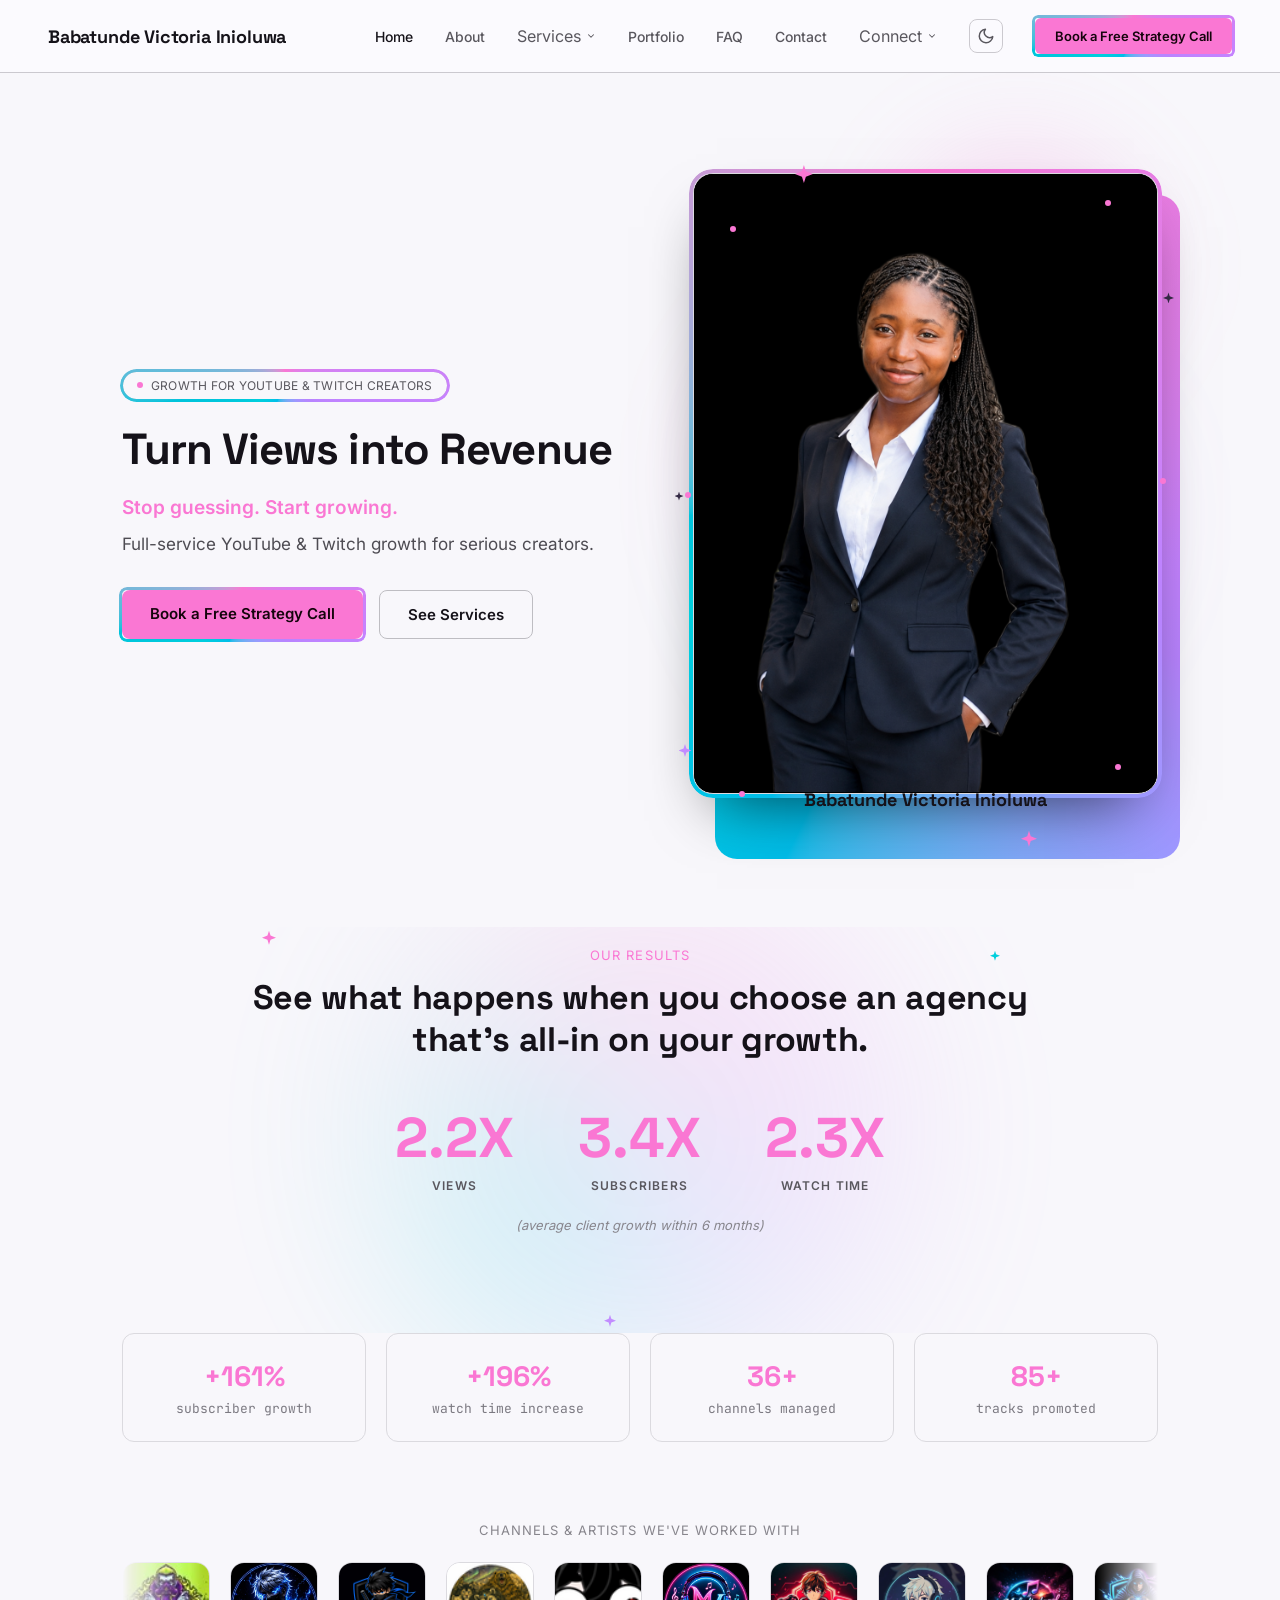
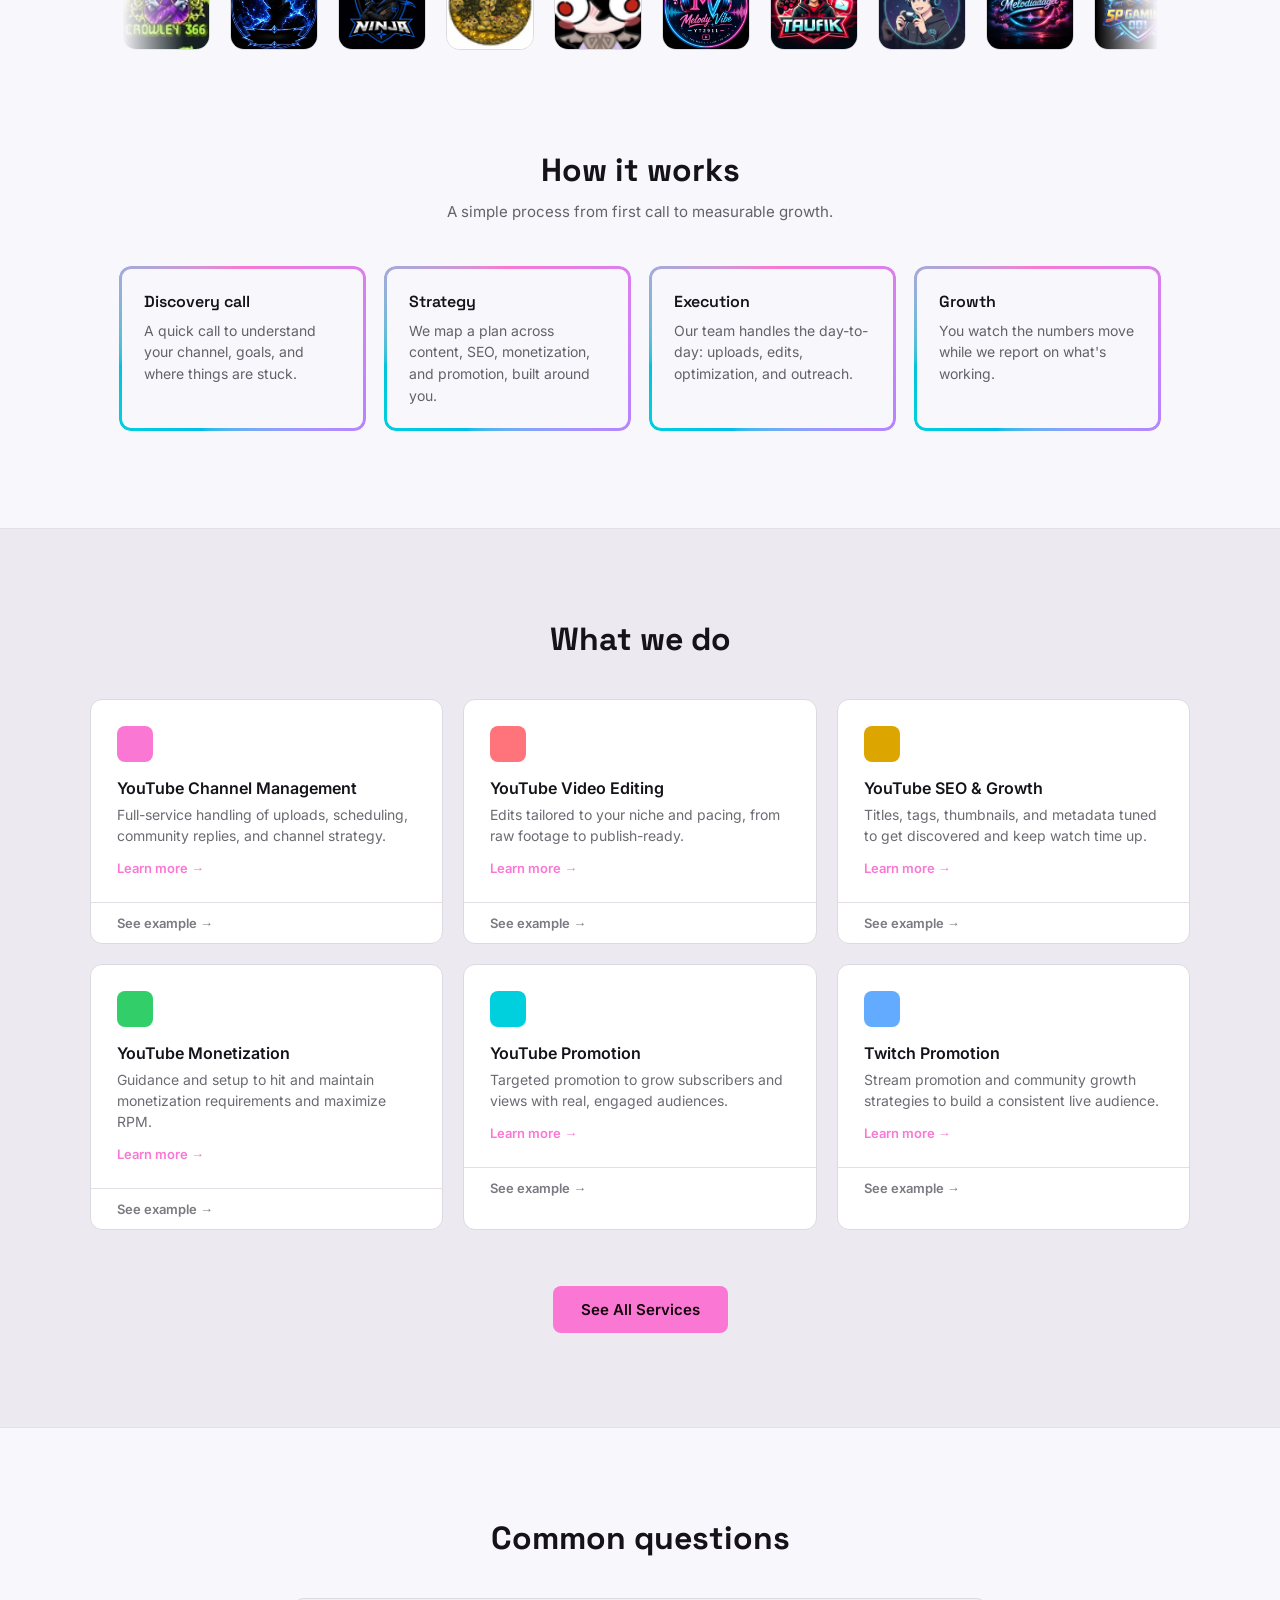
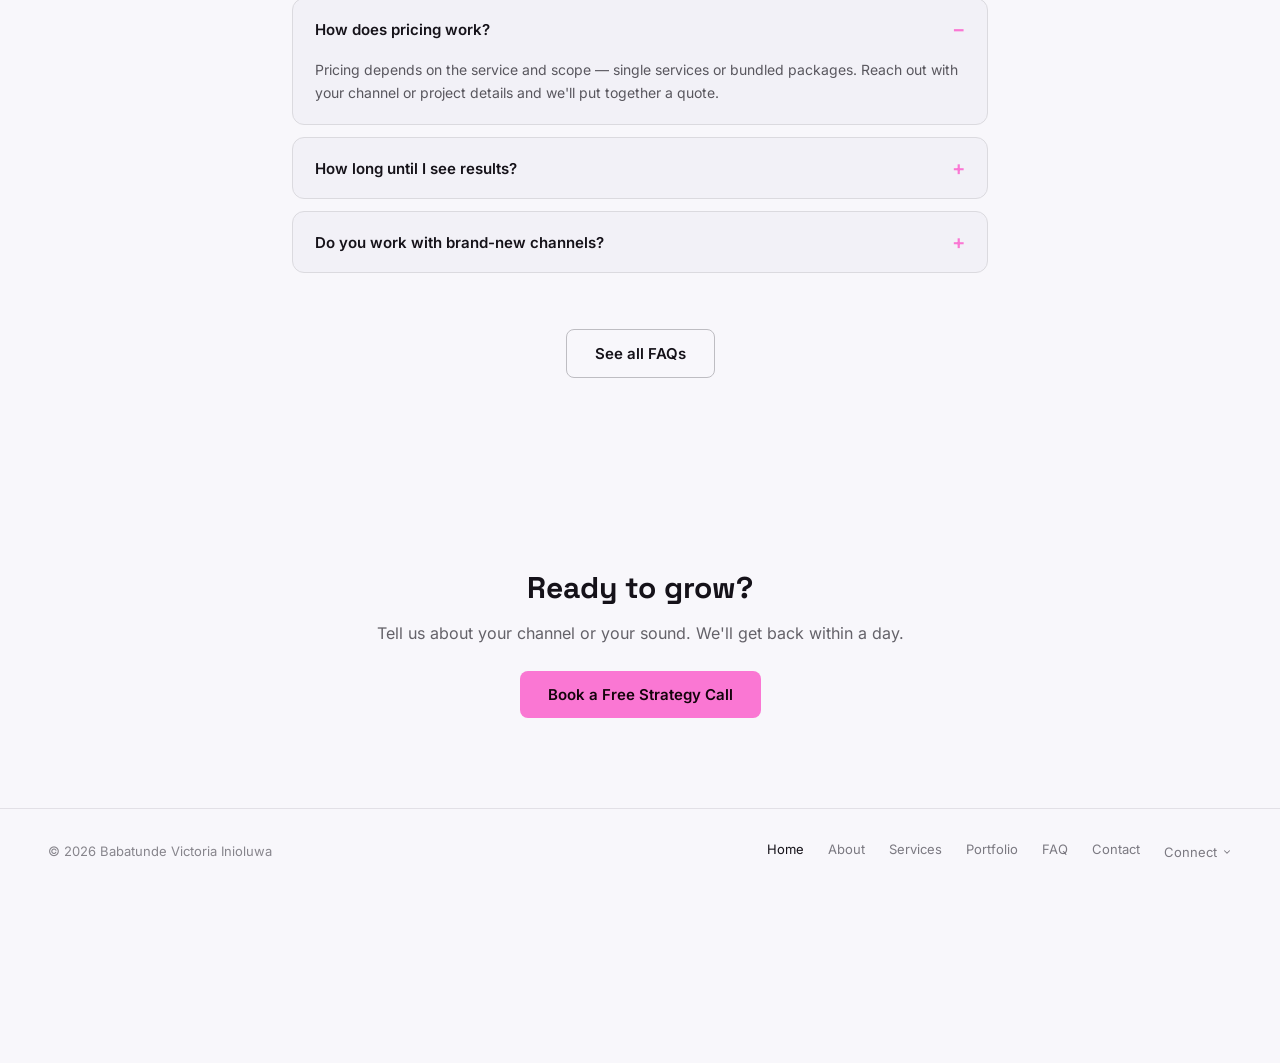
==== index.html @ 693005bb "Add files via upload" ====
<!doctype html>
<html lang="en">
<head>
<meta charset="utf-8">
<script>
(function () {
  try {
    var t = localStorage.getItem('theme');
    if (!t) {
      t = (window.matchMedia && window.matchMedia('(prefers-color-scheme: light)').matches) ? 'light' : 'dark';
    }
    if (t === 'light') document.documentElement.setAttribute('data-theme', 'light');
  } catch (e) {}
})();
</script>
<meta name="viewport" content="width=device-width, initial-scale=1">
<title>Babatunde Victoria Inioluwa — Growth for YouTube &amp; Twitch Creators</title>
<meta name="description" content="Channel management, video editing, SEO, monetization, and music promotion for YouTube and Twitch creators.">
<link rel="stylesheet" href="assets/css/fonts.css">
<link rel="stylesheet" href="assets/css/styles.css">
</head>
<body>

<header class="site-nav">
  <a href="index.html" class="brand">Babatunde <span>Victoria</span> Inioluwa</a>
  <div class="nav-right">
    <nav class="nav-links">
      <a href="index.html" class="nav-link active">Home</a>
      <a href="about.html" class="nav-link">About</a>
      <div class="nav-dropdown-wrap">
        <button type="button" class="nav-link nav-dropdown-trigger" data-dropdown-trigger aria-expanded="false" aria-haspopup="true">
          Services
          <svg class="nav-caret" width="10" height="10" viewBox="0 0 24 24" fill="none" stroke="currentColor" stroke-width="2.5" stroke-linecap="round" stroke-linejoin="round" aria-hidden="true"><polyline points="6 9 12 15 18 9"></polyline></svg>
        </button>
        <div class="nav-dropdown" data-dropdown-panel>
        <a href="services.html#svc-channel-management" class="nav-dropdown-link">YouTube Channel Management</a>
        <a href="services.html#svc-video-editing" class="nav-dropdown-link">YouTube Video Editing</a>
        <a href="services.html#svc-seo-growth" class="nav-dropdown-link">YouTube SEO &amp; Growth</a>
        <a href="services.html#svc-monetization" class="nav-dropdown-link">YouTube Monetization</a>
        <a href="services.html#svc-youtube-promotion" class="nav-dropdown-link">YouTube Promotion</a>
        <a href="services.html#svc-twitch-promotion" class="nav-dropdown-link">Twitch Promotion</a>
        <a href="services.html#svc-music-promotion" class="nav-dropdown-link">Music Promotion</a>
        <a href="services.html#svc-songwriting" class="nav-dropdown-link">Songwriting</a>
        <a href="services.html#svc-press-release" class="nav-dropdown-link">Press Release</a>
          <a href="services.html" class="nav-dropdown-link nav-dropdown-all">See all services &rarr;</a>
        </div>
      </div>
      <a href="portfolio.html" class="nav-link">Portfolio</a>
      <a href="faq.html" class="nav-link">FAQ</a>
      <a href="contact.html" class="nav-link">Contact</a>
      <div class="nav-dropdown-wrap header-connect-wrap">
        <button type="button" class="nav-link nav-dropdown-trigger" data-dropdown-trigger aria-expanded="false" aria-haspopup="true">
          Connect
          <svg class="nav-caret" width="10" height="10" viewBox="0 0 24 24" fill="none" stroke="currentColor" stroke-width="2.5" stroke-linecap="round" stroke-linejoin="round" aria-hidden="true"><polyline points="6 9 12 15 18 9"></polyline></svg>
        </button>
        <div class="nav-dropdown" data-dropdown-panel>
          <a href="https://www.linkedin.com/in/babatunde-victoria-a283833b3/" class="nav-dropdown-link footer-social-dropdown-link" target="_blank" rel="noopener noreferrer">
            <svg class="footer-social-icon" viewBox="0 0 24 24" fill="none" stroke="currentColor" stroke-width="1.8" stroke-linecap="round" stroke-linejoin="round" aria-hidden="true"><path d="M6.5 8.5v10"/><circle cx="6.5" cy="5.2" r="1.1" fill="currentColor" stroke="none"/><path d="M11 18.5v-6.2a2.3 2.3 0 0 1 4.6 0v6.2"/><path d="M11 18.5v-6.2"/></svg>
            LinkedIn
          </a>
          <a href="https://www.fiverr.com/users/inioluwa_100" class="nav-dropdown-link footer-social-dropdown-link" target="_blank" rel="noopener noreferrer">
            <svg class="footer-social-icon" viewBox="0 0 24 24" fill="none" stroke="currentColor" stroke-width="1.8" stroke-linecap="round" stroke-linejoin="round" aria-hidden="true"><rect x="4" y="9" width="16" height="11" rx="2"/><path d="M8 9V7a2 2 0 0 1 2-2h4a2 2 0 0 1 2 2v2"/></svg>
            Fiverr
          </a>
          <button type="button" class="nav-dropdown-link footer-social-dropdown-link" data-discord-copy="victoria048713">
            <svg class="footer-social-icon" viewBox="0 0 24 24" fill="none" stroke="currentColor" stroke-width="1.8" stroke-linecap="round" stroke-linejoin="round" aria-hidden="true"><path d="M7 8.2c3.2-1.1 6.8-1.1 10 0"/><path d="M6.2 9.3c-1.4 3-1.6 5.9-.9 8.3 1.5.8 2.9 1.3 4.2 1.5l.8-1.5"/><path d="M17.8 9.3c1.4 3 1.6 5.9.9 8.3-1.5.8-2.9 1.3-4.2 1.5l-.8-1.5"/><circle cx="9" cy="13.2" r=".9" fill="currentColor" stroke="none"/><circle cx="15" cy="13.2" r=".9" fill="currentColor" stroke="none"/></svg>
            <span data-discord-label>victoria048713</span>
          </button>
          <a href="mailto:babatundevictoria300@gmail.com" class="nav-dropdown-link footer-social-dropdown-link">
            <svg class="footer-social-icon" viewBox="0 0 24 24" fill="none" stroke="currentColor" stroke-width="1.8" stroke-linecap="round" stroke-linejoin="round" aria-hidden="true"><rect x="3" y="5" width="18" height="14" rx="2"/><path d="m4 7 8 6 8-6"/></svg>
            Gmail
          </a>
        </div>
      </div>
    </nav>
    <button type="button" class="theme-toggle" data-theme-toggle aria-label="Switch to light mode">
      <svg class="icon-sun" width="18" height="18" viewBox="0 0 24 24" fill="none" stroke="currentColor" stroke-width="2" stroke-linecap="round" stroke-linejoin="round" aria-hidden="true"><circle cx="12" cy="12" r="4"></circle><path d="M12 2v2M12 20v2M4.93 4.93l1.41 1.41M17.66 17.66l1.41 1.41M2 12h2M20 12h2M4.93 19.07l1.41-1.41M17.66 6.34l1.41-1.41"></path></svg>
      <svg class="icon-moon" width="18" height="18" viewBox="0 0 24 24" fill="none" stroke="currentColor" stroke-width="2" stroke-linecap="round" stroke-linejoin="round" aria-hidden="true"><path d="M21 12.79A9 9 0 1111.21 3 7 7 0 0021 12.79z"></path></svg>
    </button>
    <a href="contact.html" class="nav-cta glow-border">Book a Free Strategy Call</a>
  </div>
  <button type="button" class="nav-toggle" data-nav-toggle aria-label="Toggle menu" aria-expanded="false"><span></span></button>
</header>

<main>
  <section class="hero">
    <div class="hero-glow" aria-hidden="true"></div>
    <div class="hero-grid">
      <div class="hero-copy">
        <div class="badge glow-border"><span class="badge-dot" aria-hidden="true"></span>GROWTH FOR YOUTUBE &amp; TWITCH CREATORS</div>
        <h1>Turn Views into Revenue</h1>
        <p class="hero-subheading">Stop guessing. Start growing.</p>
        <p class="hero-subtext">Full-service YouTube &amp; Twitch growth for serious creators.</p>
        <div class="hero-actions">
          <a href="contact.html" class="btn btn-primary glow-border">Book a Free Strategy Call</a>
          <a href="services.html" class="btn btn-secondary">See Services</a>
        </div>
      </div>
      <div class="hero-photo">
        <div class="photo-aurora" aria-hidden="true"></div>
        <div class="hero-photo-frame">
          <div class="hero-photo-frame-inner">
            <img src="assets/images/founder-photo-new.png" alt="Founder of Babatunde Victoria Inioluwa">
          </div>
        </div>
        <span class="sparkle sparkle-1" aria-hidden="true"></span>
        <span class="sparkle sparkle-2" aria-hidden="true"></span>
        <span class="sparkle sparkle-3" aria-hidden="true"></span>
        <span class="sparkle sparkle-4" aria-hidden="true"></span>
        <span class="sparkle sparkle-5" aria-hidden="true"></span>
        <span class="spark-particle spark-1" aria-hidden="true"></span>
        <span class="spark-particle spark-2" aria-hidden="true"></span>
        <span class="spark-particle spark-3" aria-hidden="true"></span>
        <span class="spark-particle spark-4" aria-hidden="true"></span>
        <span class="spark-particle spark-5" aria-hidden="true"></span>
        <span class="spark-particle spark-6" aria-hidden="true"></span>
        <div class="hero-photo-name">Babatunde Victoria Inioluwa</div>
      </div>
    </div>
  </section>

  <section class="results-wrap">
    <div class="results-glow" aria-hidden="true"></div>
    <span class="sparkle results-sparkle-1" aria-hidden="true"></span>
    <span class="sparkle results-sparkle-2" aria-hidden="true"></span>
    <span class="sparkle results-sparkle-3" aria-hidden="true"></span>
    <div class="results-content">
      <div class="eyebrow eyebrow-center">OUR RESULTS</div>
      <h2 class="results-title">See what happens when you choose an agency that's all-in on your growth.</h2>
      <!-- Illustrative example figures, not verified client results — swap in real numbers when available. -->
      <div class="results-grid">
        <div class="reveal-up">
          <div class="result-number">2.5X</div>
          <div class="result-label">VIEWS</div>
        </div>
        <div class="reveal-up">
          <div class="result-number">3.8X</div>
          <div class="result-label">SUBSCRIBERS</div>
        </div>
        <div class="reveal-up">
          <div class="result-number">2.6X</div>
          <div class="result-label">WATCH TIME</div>
        </div>
      </div>
      <div class="results-note">(average client growth within 6 months)</div>
    </div>
  </section>

  <!-- Illustrative example figures, not verified client results — swap in real numbers when available. -->
  <section class="stats-grid">
    <div class="stat-card reveal-up">
      <div class="stat-number">+180%</div>
      <div class="stat-label">subscriber growth</div>
    </div>
    <div class="stat-card reveal-up">
      <div class="stat-number">+220%</div>
      <div class="stat-label">watch time increase</div>
    </div>
    <div class="stat-card reveal-up">
      <div class="stat-number">40+</div>
      <div class="stat-label">channels managed</div>
    </div>
    <div class="stat-card reveal-up">
      <div class="stat-number">95+</div>
      <div class="stat-label">tracks promoted</div>
    </div>
  </section>

  <section class="logos-wrap">
    <div class="logos-label">CHANNELS &amp; ARTISTS WE'VE WORKED WITH</div>
    <div class="logos-viewport">
      <div class="logos-track">
        <div class="logo-slot"><img src="assets/images/logos/logo-crowley366.jpeg" alt="Crowley 366"></div>
        <div class="logo-slot"><img src="assets/images/logos/logo-lightning-ninja.jpg" alt="Client channel logo"></div>
        <div class="logo-slot"><img src="assets/images/logos/logo-ninja-shield.jpg" alt="Ninja client logo"></div>
        <div class="logo-slot"><img src="assets/images/logos/logo-kaji.png" alt="Kaji client logo"></div>
        <div class="logo-slot"><img src="assets/images/logos/logo-wicked.png" alt="Wicked client logo"></div>
        <div class="logo-slot"><img src="assets/images/logos/logo-melodyvibe.jpg" alt="Melody Vibe"></div>
        <div class="logo-slot"><img src="assets/images/logos/logo-taufik.jpg" alt="Taufik"></div>
        <div class="logo-slot"><img src="assets/images/logos/logo-animeboy-blue.jpg" alt="Client channel logo"></div>
        <div class="logo-slot"><img src="assets/images/logos/logo-melodiadagel.jpg" alt="Melodiadagel"></div>
        <div class="logo-slot"><img src="assets/images/logos/logo-spgaming001.jpg" alt="SP Gaming 001"></div>
        <div class="logo-slot"><img src="assets/images/logos/logo-katya.jpg" alt="Katya"></div>
        <div class="logo-slot"><img src="assets/images/logos/logo-emilyarmstrong.jpg" alt="Emily Armstrong"></div>
        <div class="logo-slot"><img src="assets/images/logos/logo-mdmusic.jpg" alt="MD Music"></div>
        <div class="logo-slot"><img src="assets/images/logos/logo-animeboy-chibi.jpg" alt="Client channel logo"></div>
        <div class="logo-slot"><img src="assets/images/logos/logo-ranivides.jpg" alt="Rani Vides"></div>
        <div class="logo-slot" aria-hidden="true"><img src="assets/images/logos/logo-crowley366.jpeg" alt="" aria-hidden="true"></div>
        <div class="logo-slot" aria-hidden="true"><img src="assets/images/logos/logo-lightning-ninja.jpg" alt="" aria-hidden="true"></div>
        <div class="logo-slot" aria-hidden="true"><img src="assets/images/logos/logo-ninja-shield.jpg" alt="" aria-hidden="true"></div>
        <div class="logo-slot" aria-hidden="true"><img src="assets/images/logos/logo-kaji.png" alt="" aria-hidden="true"></div>
        <div class="logo-slot" aria-hidden="true"><img src="assets/images/logos/logo-wicked.png" alt="" aria-hidden="true"></div>
        <div class="logo-slot" aria-hidden="true"><img src="assets/images/logos/logo-melodyvibe.jpg" alt="" aria-hidden="true"></div>
        <div class="logo-slot" aria-hidden="true"><img src="assets/images/logos/logo-taufik.jpg" alt="" aria-hidden="true"></div>
        <div class="logo-slot" aria-hidden="true"><img src="assets/images/logos/logo-animeboy-blue.jpg" alt="" aria-hidden="true"></div>
        <div class="logo-slot" aria-hidden="true"><img src="assets/images/logos/logo-melodiadagel.jpg" alt="" aria-hidden="true"></div>
        <div class="logo-slot" aria-hidden="true"><img src="assets/images/logos/logo-spgaming001.jpg" alt="" aria-hidden="true"></div>
        <div class="logo-slot" aria-hidden="true"><img src="assets/images/logos/logo-katya.jpg" alt="" aria-hidden="true"></div>
        <div class="logo-slot" aria-hidden="true"><img src="assets/images/logos/logo-emilyarmstrong.jpg" alt="" aria-hidden="true"></div>
        <div class="logo-slot" aria-hidden="true"><img src="assets/images/logos/logo-mdmusic.jpg" alt="" aria-hidden="true"></div>
        <div class="logo-slot" aria-hidden="true"><img src="assets/images/logos/logo-animeboy-chibi.jpg" alt="" aria-hidden="true"></div>
        <div class="logo-slot" aria-hidden="true"><img src="assets/images/logos/logo-ranivides.jpg" alt="" aria-hidden="true"></div>
      </div>
    </div>
  </section>

  <section class="steps-wrap">
    <h2>How it works</h2>
    <p class="steps-sub">A simple process from first call to measurable growth.</p>
    <div class="steps-grid">
      <div class="step reveal-up glow-border">
        <div class="step-title">Discovery call</div>
        <div class="step-desc">A quick call to understand your channel, goals, and where things are stuck.</div>
      </div>
      <div class="step reveal-up glow-border">
        <div class="step-title">Strategy</div>
        <div class="step-desc">We map a plan across content, SEO, monetization, and promotion, built around you.</div>
      </div>
      <div class="step reveal-up glow-border">
        <div class="step-title">Execution</div>
        <div class="step-desc">Our team handles the day-to-day: uploads, edits, optimization, and outreach.</div>
      </div>
      <div class="step reveal-up glow-border">
        <div class="step-title">Growth</div>
        <div class="step-desc">You watch the numbers move while we report on what's working.</div>
      </div>
    </div>
  </section>

  <section class="section-raised">
    <div class="section-raised-inner">
      <h2>What we do</h2>
      <div class="cards-3">
        <div class="svc-card-wrap reveal-up glow-border glow-border-hover">
          <a class="svc-card" href="services.html#svc-channel-management">
            <div class="svc-icon" style="background:oklch(0.75 0.19 340);"></div>
            <div class="svc-title">YouTube Channel Management</div>
            <div class="svc-desc">Full-service handling of uploads, scheduling, community replies, and channel strategy.</div>
            <div class="svc-card-cta">Learn more &rarr;</div>
          </a>
          <a class="svc-card-example" href="portfolio.html#case-channel-management">See example &rarr;</a>
        </div>
        <div class="svc-card-wrap reveal-up glow-border glow-border-hover">
          <a class="svc-card" href="services.html#svc-video-editing">
            <div class="svc-icon" style="background:oklch(0.75 0.19 20);"></div>
            <div class="svc-title">YouTube Video Editing</div>
            <div class="svc-desc">Edits tailored to your niche and pacing, from raw footage to publish-ready.</div>
            <div class="svc-card-cta">Learn more &rarr;</div>
          </a>
          <a class="svc-card-example" href="portfolio.html#case-channel-management">See example &rarr;</a>
        </div>
        <div class="svc-card-wrap reveal-up glow-border glow-border-hover">
          <a class="svc-card" href="services.html#svc-seo-growth">
            <div class="svc-icon" style="background:oklch(0.75 0.19 90);"></div>
            <div class="svc-title">YouTube SEO &amp; Growth</div>
            <div class="svc-desc">Titles, tags, thumbnails, and metadata tuned to get discovered and keep watch time up.</div>
            <div class="svc-card-cta">Learn more &rarr;</div>
          </a>
          <a class="svc-card-example" href="portfolio.html#case-channel-management">See example &rarr;</a>
        </div>
        <div class="svc-card-wrap reveal-up glow-border glow-border-hover">
          <a class="svc-card" href="services.html#svc-monetization">
            <div class="svc-icon" style="background:oklch(0.75 0.19 150);"></div>
            <div class="svc-title">YouTube Monetization</div>
            <div class="svc-desc">Guidance and setup to hit and maintain monetization requirements and maximize RPM.</div>
            <div class="svc-card-cta">Learn more &rarr;</div>
          </a>
          <a class="svc-card-example" href="portfolio.html#case-monetization">See example &rarr;</a>
        </div>
        <div class="svc-card-wrap reveal-up glow-border glow-border-hover">
          <a class="svc-card" href="services.html#svc-youtube-promotion">
            <div class="svc-icon" style="background:oklch(0.75 0.19 200);"></div>
            <div class="svc-title">YouTube Promotion</div>
            <div class="svc-desc">Targeted promotion to grow subscribers and views with real, engaged audiences.</div>
            <div class="svc-card-cta">Learn more &rarr;</div>
          </a>
          <a class="svc-card-example" href="portfolio.html#case-channel-management">See example &rarr;</a>
        </div>
        <div class="svc-card-wrap reveal-up glow-border glow-border-hover">
          <a class="svc-card" href="services.html#svc-twitch-promotion">
            <div class="svc-icon" style="background:oklch(0.75 0.19 260);"></div>
            <div class="svc-title">Twitch Promotion</div>
            <div class="svc-desc">Stream promotion and community growth strategies to build a consistent live audience.</div>
            <div class="svc-card-cta">Learn more &rarr;</div>
          </a>
          <a class="svc-card-example" href="portfolio.html#case-twitch">See example &rarr;</a>
        </div>
      </div>
      <div class="center-cta">
        <a href="services.html" class="btn btn-primary shine-cta">See All Services</a>
      </div>
    </div>
  </section>

  <section class="faq-preview-wrap">
    <h2>Common questions</h2>
    <div class="faq-list">
      <div class="faq-item reveal-up" data-open="true">
        <button type="button" class="faq-question" aria-expanded="true">
          <span>How does pricing work?</span>
          <span class="faq-symbol">−</span>
        </button>
        <div class="faq-answer">Pricing depends on the service and scope — single services or bundled packages. Reach out with your channel or project details and we'll put together a quote.</div>
      </div>
      <div class="faq-item reveal-up" data-open="false">
        <button type="button" class="faq-question" aria-expanded="false">
          <span>How long until I see results?</span>
          <span class="faq-symbol">+</span>
        </button>
        <div class="faq-answer">It varies by service and starting point. Channel growth and SEO typically show movement within 4-8 weeks; monetization setup and press releases move faster.</div>
      </div>
      <div class="faq-item reveal-up" data-open="false">
        <button type="button" class="faq-question" aria-expanded="false">
          <span>Do you work with brand-new channels?</span>
          <span class="faq-symbol">+</span>
        </button>
        <div class="faq-answer">Yes. We work with creators at every stage, from brand new to established channels looking to scale.</div>
      </div>
    </div>
    <div class="center-cta">
      <a href="faq.html" class="btn btn-secondary">See all FAQs</a>
    </div>
  </section>

  <section class="cta-section">
    <h2>Ready to grow?</h2>
    <p>Tell us about your channel or your sound. We'll get back within a day.</p>
    <a href="contact.html" class="btn btn-primary">Book a Free Strategy Call</a>
  </section>
</main>

<footer class="site-footer">
  <div class="footer-copy">© 2026 Babatunde Victoria Inioluwa</div>
  <nav class="footer-links">
    <a href="index.html" class="footer-link active">Home</a>
    <a href="about.html" class="footer-link">About</a>
    <a href="services.html" class="footer-link">Services</a>
    <a href="portfolio.html" class="footer-link">Portfolio</a>
    <a href="faq.html" class="footer-link">FAQ</a>
    <a href="contact.html" class="footer-link">Contact</a>
    <div class="nav-dropdown-wrap footer-dropdown-wrap">
      <button type="button" class="footer-link nav-dropdown-trigger" data-dropdown-trigger aria-expanded="false" aria-haspopup="true">
        Connect
        <svg class="nav-caret" width="10" height="10" viewBox="0 0 24 24" fill="none" stroke="currentColor" stroke-width="2.5" stroke-linecap="round" stroke-linejoin="round" aria-hidden="true"><polyline points="6 9 12 15 18 9"></polyline></svg>
      </button>
      <div class="nav-dropdown footer-nav-dropdown" data-dropdown-panel>
        <a href="https://www.linkedin.com/in/babatunde-victoria-a283833b3/" class="nav-dropdown-link footer-social-dropdown-link" target="_blank" rel="noopener noreferrer">
          <svg class="footer-social-icon" viewBox="0 0 24 24" fill="none" stroke="currentColor" stroke-width="1.8" stroke-linecap="round" stroke-linejoin="round" aria-hidden="true"><path d="M6.5 8.5v10"/><circle cx="6.5" cy="5.2" r="1.1" fill="currentColor" stroke="none"/><path d="M11 18.5v-6.2a2.3 2.3 0 0 1 4.6 0v6.2"/><path d="M11 18.5v-6.2"/></svg>
          LinkedIn
        </a>
        <a href="https://www.fiverr.com/users/inioluwa_100" class="nav-dropdown-link footer-social-dropdown-link" target="_blank" rel="noopener noreferrer">
          <svg class="footer-social-icon" viewBox="0 0 24 24" fill="none" stroke="currentColor" stroke-width="1.8" stroke-linecap="round" stroke-linejoin="round" aria-hidden="true"><rect x="4" y="9" width="16" height="11" rx="2"/><path d="M8 9V7a2 2 0 0 1 2-2h4a2 2 0 0 1 2 2v2"/></svg>
          Fiverr
        </a>
        <button type="button" class="nav-dropdown-link footer-social-dropdown-link" data-discord-copy="victoria048713">
          <svg class="footer-social-icon" viewBox="0 0 24 24" fill="none" stroke="currentColor" stroke-width="1.8" stroke-linecap="round" stroke-linejoin="round" aria-hidden="true"><path d="M7 8.2c3.2-1.1 6.8-1.1 10 0"/><path d="M6.2 9.3c-1.4 3-1.6 5.9-.9 8.3 1.5.8 2.9 1.3 4.2 1.5l.8-1.5"/><path d="M17.8 9.3c1.4 3 1.6 5.9.9 8.3-1.5.8-2.9 1.3-4.2 1.5l-.8-1.5"/><circle cx="9" cy="13.2" r=".9" fill="currentColor" stroke="none"/><circle cx="15" cy="13.2" r=".9" fill="currentColor" stroke="none"/></svg>
          <span data-discord-label>victoria048713</span>
        </button>
        <a href="mailto:babatundevictoria300@gmail.com" class="nav-dropdown-link footer-social-dropdown-link">
          <svg class="footer-social-icon" viewBox="0 0 24 24" fill="none" stroke="currentColor" stroke-width="1.8" stroke-linecap="round" stroke-linejoin="round" aria-hidden="true"><rect x="3" y="5" width="18" height="14" rx="2"/><path d="m4 7 8 6 8-6"/></svg>
          Gmail
        </a>
      </div>
    </div>
  </nav>
</footer>

<script src="assets/js/main.js"></script>
</body>
</html>
---- assets/css/fonts.css ----
/* latin-ext */
@font-face {
  font-family: 'Inter';
  font-style: normal;
  font-weight: 400;
  font-display: swap;
  src: url(../fonts/inter-400-normal-latin-ext.woff2) format('woff2');
  unicode-range: U+0100-02BA, U+02BD-02C5, U+02C7-02CC, U+02CE-02D7, U+02DD-02FF, U+0304, U+0308, U+0329, U+1D00-1DBF, U+1E00-1E9F, U+1EF2-1EFF, U+2020, U+20A0-20AB, U+20AD-20C0, U+2113, U+2C60-2C7F, U+A720-A7FF;
}
/* latin */
@font-face {
  font-family: 'Inter';
  font-style: normal;
  font-weight: 400;
  font-display: swap;
  src: url(../fonts/inter-400-normal-latin.woff2) format('woff2');
  unicode-range: U+0000-00FF, U+0131, U+0152-0153, U+02BB-02BC, U+02C6, U+02DA, U+02DC, U+0304, U+0308, U+0329, U+2000-206F, U+20AC, U+2122, U+2191, U+2193, U+2212, U+2215, U+FEFF, U+FFFD;
}
/* latin-ext */
@font-face {
  font-family: 'Inter';
  font-style: normal;
  font-weight: 500;
  font-display: swap;
  src: url(../fonts/inter-500-normal-latin-ext.woff2) format('woff2');
  unicode-range: U+0100-02BA, U+02BD-02C5, U+02C7-02CC, U+02CE-02D7, U+02DD-02FF, U+0304, U+0308, U+0329, U+1D00-1DBF, U+1E00-1E9F, U+1EF2-1EFF, U+2020, U+20A0-20AB, U+20AD-20C0, U+2113, U+2C60-2C7F, U+A720-A7FF;
}
/* latin */
@font-face {
  font-family: 'Inter';
  font-style: normal;
  font-weight: 500;
  font-display: swap;
  src: url(../fonts/inter-500-normal-latin.woff2) format('woff2');
  unicode-range: U+0000-00FF, U+0131, U+0152-0153, U+02BB-02BC, U+02C6, U+02DA, U+02DC, U+0304, U+0308, U+0329, U+2000-206F, U+20AC, U+2122, U+2191, U+2193, U+2212, U+2215, U+FEFF, U+FFFD;
}
/* latin-ext */
@font-face {
  font-family: 'Inter';
  font-style: normal;
  font-weight: 600;
  font-display: swap;
  src: url(../fonts/inter-600-normal-latin-ext.woff2) format('woff2');
  unicode-range: U+0100-02BA, U+02BD-02C5, U+02C7-02CC, U+02CE-02D7, U+02DD-02FF, U+0304, U+0308, U+0329, U+1D00-1DBF, U+1E00-1E9F, U+1EF2-1EFF, U+2020, U+20A0-20AB, U+20AD-20C0, U+2113, U+2C60-2C7F, U+A720-A7FF;
}
/* latin */
@font-face {
  font-family: 'Inter';
  font-style: normal;
  font-weight: 600;
  font-display: swap;
  src: url(../fonts/inter-600-normal-latin.woff2) format('woff2');
  unicode-range: U+0000-00FF, U+0131, U+0152-0153, U+02BB-02BC, U+02C6, U+02DA, U+02DC, U+0304, U+0308, U+0329, U+2000-206F, U+20AC, U+2122, U+2191, U+2193, U+2212, U+2215, U+FEFF, U+FFFD;
}
/* latin-ext */
@font-face {
  font-family: 'JetBrains Mono';
  font-style: normal;
  font-weight: 400;
  font-display: swap;
  src: url(../fonts/jetbrainsmono-400-normal-latin-ext.woff2) format('woff2');
  unicode-range: U+0100-02BA, U+02BD-02C5, U+02C7-02CC, U+02CE-02D7, U+02DD-02FF, U+0304, U+0308, U+0329, U+1D00-1DBF, U+1E00-1E9F, U+1EF2-1EFF, U+2020, U+20A0-20AB, U+20AD-20C0, U+2113, U+2C60-2C7F, U+A720-A7FF;
}
/* latin */
@font-face {
  font-family: 'JetBrains Mono';
  font-style: normal;
  font-weight: 400;
  font-display: swap;
  src: url(../fonts/jetbrainsmono-400-normal-latin.woff2) format('woff2');
  unicode-range: U+0000-00FF, U+0131, U+0152-0153, U+02BB-02BC, U+02C6, U+02DA, U+02DC, U+0304, U+0308, U+0329, U+2000-206F, U+20AC, U+2122, U+2191, U+2193, U+2212, U+2215, U+FEFF, U+FFFD;
}
/* latin-ext */
@font-face {
  font-family: 'JetBrains Mono';
  font-style: normal;
  font-weight: 500;
  font-display: swap;
  src: url(../fonts/jetbrainsmono-500-normal-latin-ext.woff2) format('woff2');
  unicode-range: U+0100-02BA, U+02BD-02C5, U+02C7-02CC, U+02CE-02D7, U+02DD-02FF, U+0304, U+0308, U+0329, U+1D00-1DBF, U+1E00-1E9F, U+1EF2-1EFF, U+2020, U+20A0-20AB, U+20AD-20C0, U+2113, U+2C60-2C7F, U+A720-A7FF;
}
/* latin */
@font-face {
  font-family: 'JetBrains Mono';
  font-style: normal;
  font-weight: 500;
  font-display: swap;
  src: url(../fonts/jetbrainsmono-500-normal-latin.woff2) format('woff2');
  unicode-range: U+0000-00FF, U+0131, U+0152-0153, U+02BB-02BC, U+02C6, U+02DA, U+02DC, U+0304, U+0308, U+0329, U+2000-206F, U+20AC, U+2122, U+2191, U+2193, U+2212, U+2215, U+FEFF, U+FFFD;
}
/* latin-ext */
@font-face {
  font-family: 'Space Grotesk';
  font-style: normal;
  font-weight: 500;
  font-display: swap;
  src: url(../fonts/spacegrotesk-500-normal-latin-ext.woff2) format('woff2');
  unicode-range: U+0100-02BA, U+02BD-02C5, U+02C7-02CC, U+02CE-02D7, U+02DD-02FF, U+0304, U+0308, U+0329, U+1D00-1DBF, U+1E00-1E9F, U+1EF2-1EFF, U+2020, U+20A0-20AB, U+20AD-20C0, U+2113, U+2C60-2C7F, U+A720-A7FF;
}
/* latin */
@font-face {
  font-family: 'Space Grotesk';
  font-style: normal;
  font-weight: 500;
  font-display: swap;
  src: url(../fonts/spacegrotesk-500-normal-latin.woff2) format('woff2');
  unicode-range: U+0000-00FF, U+0131, U+0152-0153, U+02BB-02BC, U+02C6, U+02DA, U+02DC, U+0304, U+0308, U+0329, U+2000-206F, U+20AC, U+2122, U+2191, U+2193, U+2212, U+2215, U+FEFF, U+FFFD;
}
/* latin-ext */
@font-face {
  font-family: 'Space Grotesk';
  font-style: normal;
  font-weight: 600;
  font-display: swap;
  src: url(../fonts/spacegrotesk-600-normal-latin-ext.woff2) format('woff2');
  unicode-range: U+0100-02BA, U+02BD-02C5, U+02C7-02CC, U+02CE-02D7, U+02DD-02FF, U+0304, U+0308, U+0329, U+1D00-1DBF, U+1E00-1E9F, U+1EF2-1EFF, U+2020, U+20A0-20AB, U+20AD-20C0, U+2113, U+2C60-2C7F, U+A720-A7FF;
}
/* latin */
@font-face {
  font-family: 'Space Grotesk';
  font-style: normal;
  font-weight: 600;
  font-display: swap;
  src: url(../fonts/spacegrotesk-600-normal-latin.woff2) format('woff2');
  unicode-range: U+0000-00FF, U+0131, U+0152-0153, U+02BB-02BC, U+02C6, U+02DA, U+02DC, U+0304, U+0308, U+0329, U+2000-206F, U+20AC, U+2122, U+2191, U+2193, U+2212, U+2215, U+FEFF, U+FFFD;
}
/* latin-ext */
@font-face {
  font-family: 'Space Grotesk';
  font-style: normal;
  font-weight: 700;
  font-display: swap;
  src: url(../fonts/spacegrotesk-700-normal-latin-ext.woff2) format('woff2');
  unicode-range: U+0100-02BA, U+02BD-02C5, U+02C7-02CC, U+02CE-02D7, U+02DD-02FF, U+0304, U+0308, U+0329, U+1D00-1DBF, U+1E00-1E9F, U+1EF2-1EFF, U+2020, U+20A0-20AB, U+20AD-20C0, U+2113, U+2C60-2C7F, U+A720-A7FF;
}
/* latin */
@font-face {
  font-family: 'Space Grotesk';
  font-style: normal;
  font-weight: 700;
  font-display: swap;
  src: url(../fonts/spacegrotesk-700-normal-latin.woff2) format('woff2');
  unicode-range: U+0000-00FF, U+0131, U+0152-0153, U+02BB-02BC, U+02C6, U+02DA, U+02DC, U+0304, U+0308, U+0329, U+2000-206F, U+20AC, U+2122, U+2191, U+2193, U+2212, U+2215, U+FEFF, U+FFFD;
}
---- assets/css/styles.css ----
/* Babatunde Victoria Inioluwa — shared site styles */

/*
 * Theme tokens. The site is dark-first by brand default (bare :root),
 * with a [data-theme="light"] override block below. --accent and
 * --on-accent stay fixed across both themes so the brand color and its
 * text always keep the same relationship.
 */
:root {
  --bg: #0D0D12;
  --bg-raised: oklch(0.11 0.01 260);
  --bg-card: oklch(0.14 0.01 260);
  --bg-card-alt: oklch(0.13 0.01 260);
  --bg-nav: oklch(0.08 0.01 260 / 0.85);
  --text: oklch(0.96 0.005 260);
  --text-muted-50: oklch(0.5 0.01 260);
  --text-muted-55: oklch(0.55 0.01 260);
  --text-muted-60: oklch(0.6 0.01 260);
  --text-muted-62: oklch(0.62 0.01 260);
  --text-muted-65: oklch(0.65 0.01 260);
  --text-muted-68: oklch(0.68 0.01 260);
  --text-muted-70: oklch(0.7 0.01 260);
  --text-muted-72: oklch(0.72 0.01 260);
  --border-20: oklch(0.2 0.01 260);
  --border-22: oklch(0.22 0.01 260);
  --border-26: oklch(0.26 0.01 260);
  --border-28: oklch(0.28 0.01 260);
  --border-32: oklch(0.32 0.01 260);
  --border-hover: oklch(0.5 0.01 260);
  --pattern-a: oklch(0.2 0.01 260);
  --pattern-b: oklch(0.16 0.01 260);
  --sparkle-neutral: #fff;

  --accent: oklch(0.75 0.19 340);
  --on-accent: #14040c;
}

[data-theme="light"] {
  --bg: #F8F7FB;
  --bg-raised: oklch(0.94 0.008 300);
  --bg-card: #FFFFFF;
  --bg-card-alt: oklch(0.96 0.008 300);
  --bg-nav: oklch(0.99 0.004 300 / 0.85);
  --text: oklch(0.19 0.014 300);
  --text-muted-50: oklch(0.62 0.012 300);
  --text-muted-55: oklch(0.58 0.012 300);
  --text-muted-60: oklch(0.53 0.012 300);
  --text-muted-62: oklch(0.5 0.012 300);
  --text-muted-65: oklch(0.46 0.012 300);
  --text-muted-68: oklch(0.42 0.012 300);
  --text-muted-70: oklch(0.4 0.012 300);
  --text-muted-72: oklch(0.36 0.012 300);
  --border-20: oklch(0.91 0.008 300);
  --border-22: oklch(0.89 0.008 300);
  --border-26: oklch(0.86 0.008 300);
  --border-28: oklch(0.84 0.008 300);
  --border-32: oklch(0.8 0.008 300);
  --border-hover: oklch(0.62 0.012 300);
  --pattern-a: oklch(0.91 0.008 300);
  --pattern-b: oklch(0.95 0.008 300);
  --sparkle-neutral: oklch(0.3 0.05 300);
}

* { box-sizing: border-box; }

html { scroll-behavior: smooth; }

body {
  margin: 0;
  background: var(--bg);
  color: var(--text);
  font-family: 'Inter', sans-serif;
  min-height: 100vh;
  width: 100%;
  overflow-x: hidden;
}

::selection { background: oklch(0.75 0.19 340 / 0.3); }

h1, h2, h3 { font-family: 'Space Grotesk', sans-serif; margin: 0; }

a { color: inherit; text-decoration: none; }

button { font-family: inherit; }

@keyframes floatGlow {
  0%, 100% { transform: translateY(0); }
  50% { transform: translateY(-14px); }
}

/* ---------- layout helpers ---------- */
.container {
  max-width: 1100px;
  margin: 0 auto;
  padding-left: 32px;
  padding-right: 32px;
}
.container-900 { max-width: 900px; margin: 0 auto; padding-left: 32px; padding-right: 32px; }
.container-1000 { max-width: 1000px; margin: 0 auto; padding-left: 32px; padding-right: 32px; }
.container-760 { max-width: 760px; margin: 0 auto; padding-left: 32px; padding-right: 32px; }
.container-700 { max-width: 700px; margin: 0 auto; padding-left: 32px; padding-right: 32px; }

.eyebrow {
  font-size: 13px;
  letter-spacing: 0.08em;
  color: var(--accent);
  margin-bottom: 14px;
}
.eyebrow-center { text-align: center; }

.page-head { padding: 100px 32px 120px; }

/* ---------- buttons ---------- */
.btn {
  display: inline-block;
  font-weight: 600;
  font-size: 15px;
  padding: 14px 28px;
  border-radius: 8px;
  cursor: pointer;
  border: none;
  text-align: center;
}
.btn-primary { background: var(--accent); color: var(--on-accent); }
.btn-primary:hover { filter: brightness(1.1); }
.btn-secondary {
  border: 1px solid var(--border-32);
  color: var(--text);
  background: transparent;
}
.btn-secondary:hover { border-color: var(--border-hover); }
.btn-block { display: block; width: 100%; }

/* ---------- rotating glow border (reusable) ---------- */
@property --border-angle {
  syntax: '<angle>';
  inherits: false;
  initial-value: 0deg;
}
@keyframes borderAngleSpin {
  to { --border-angle: 360deg; }
}
.glow-border { position: relative; }
.glow-border::before {
  content: '';
  position: absolute;
  inset: -3px;
  border-radius: inherit;
  padding: 3px;
  background: conic-gradient(from var(--border-angle), var(--accent), oklch(0.72 0.19 300), oklch(0.75 0.19 200), var(--accent));
  animation: borderAngleSpin 5s linear infinite;
  pointer-events: none;
  /* Mask out everything but the ring itself, so this works purely by
     painting on top — immune to z-index/opacity stacking-context quirks
     that would otherwise trap a "paint behind" pseudo-element. */
  -webkit-mask: linear-gradient(#fff 0 0) content-box, linear-gradient(#fff 0 0);
  -webkit-mask-composite: xor;
  mask: linear-gradient(#fff 0 0) content-box, linear-gradient(#fff 0 0);
  mask-composite: exclude;
}
.glow-border-hover::before { opacity: 0; transition: opacity 0.25s; }
.glow-border-hover:hover::before { opacity: 1; }
@media (prefers-reduced-motion: reduce) {
  .glow-border::before { animation: none; }
}

/* ---------- nav ---------- */
.site-nav {
  position: sticky;
  top: 0;
  z-index: 50;
  display: flex;
  align-items: center;
  justify-content: space-between;
  padding: 18px 48px;
  background: var(--bg-nav);
  backdrop-filter: blur(10px);
  -webkit-backdrop-filter: blur(10px);
  border-bottom: 1px solid var(--border-28);
}
.brand {
  font-family: 'Space Grotesk', sans-serif;
  font-weight: 700;
  font-size: 18px;
  cursor: pointer;
  letter-spacing: -0.01em;
  white-space: nowrap;
  /* A light streak sweeps through the name text itself, rather than a
     border around it — reads cleanly at logo scale in both themes since
     the highlight color (accent) always contrasts against the base text
     color, whichever way the theme flips it. */
  background-image: linear-gradient(110deg, var(--text) 35%, var(--accent) 50%, var(--text) 65%);
  background-size: 220% 100%;
  background-position: 160% 0;
  -webkit-background-clip: text;
  background-clip: text;
  color: transparent;
  -webkit-text-fill-color: transparent;
  animation: brandShine 4.5s ease-in-out infinite;
}
.brand span { color: var(--accent); }
@keyframes brandShine {
  0% { background-position: 160% 0; }
  100% { background-position: -60% 0; }
}
@media (prefers-reduced-motion: reduce) {
  .brand { animation: none; background-position: 0 0; }
}

.nav-right { display: flex; gap: 32px; align-items: center; }

.nav-links { display: flex; gap: 32px; align-items: center; }

.nav-link {
  font-size: 14px;
  font-weight: 500;
  cursor: pointer;
  color: var(--text-muted-65);
  transition: color 0.15s;
}
.nav-link:hover { color: var(--text); }
.nav-link.active { color: var(--text); }

.nav-dropdown-wrap { position: relative; }
.nav-dropdown-trigger {
  display: inline-flex;
  align-items: center;
  gap: 5px;
  background: transparent;
  border: none;
  padding: 0;
  font: inherit;
}
.nav-caret { transition: transform 0.15s; }
.nav-dropdown-wrap.dropdown-open .nav-caret,
.nav-dropdown-wrap:hover .nav-caret { transform: rotate(180deg); }

.nav-dropdown {
  position: absolute;
  top: calc(100% + 14px);
  left: 50%;
  transform: translateX(-50%) translateY(4px);
  min-width: 240px;
  background: var(--bg-card);
  border: 1px solid var(--border-22);
  border-radius: 10px;
  padding: 8px;
  display: flex;
  flex-direction: column;
  gap: 2px;
  box-shadow: 0 20px 40px -16px oklch(0 0 0 / 0.5);
  opacity: 0;
  visibility: hidden;
  transition: opacity 0.15s, transform 0.15s, visibility 0.15s;
  z-index: 60;
}
.nav-dropdown-wrap:hover .nav-dropdown,
.nav-dropdown-wrap.dropdown-open .nav-dropdown {
  opacity: 1;
  visibility: visible;
  transform: translateX(-50%) translateY(0);
}
.nav-dropdown-link {
  font-size: 13px;
  color: var(--text-muted-65);
  padding: 9px 12px;
  border-radius: 6px;
  white-space: nowrap;
}
.nav-dropdown-link:hover { color: var(--text); background: var(--bg-card-alt); }
.nav-dropdown-all {
  color: var(--accent);
  font-weight: 600;
  border-top: 1px solid var(--border-22);
  margin-top: 4px;
  padding-top: 12px;
}

.nav-cta {
  background: var(--accent);
  color: var(--on-accent);
  font-weight: 600;
  font-size: 13px;
  padding: 10px 20px;
  border-radius: 6px;
  cursor: pointer;
  white-space: nowrap;
}
.nav-cta:hover { filter: brightness(1.1); }

.nav-toggle {
  display: none;
  background: transparent;
  border: 1px solid var(--border-28);
  border-radius: 6px;
  width: 38px;
  height: 34px;
  cursor: pointer;
  color: var(--text);
  align-items: center;
  justify-content: center;
}
.nav-toggle span,
.nav-toggle span::before,
.nav-toggle span::after {
  content: '';
  display: block;
  width: 16px;
  height: 2px;
  background: currentColor;
  position: relative;
}
.nav-toggle span::before { position: absolute; top: -5px; }
.nav-toggle span::after { position: absolute; top: 5px; }

.theme-toggle {
  display: inline-flex;
  align-items: center;
  justify-content: center;
  flex-shrink: 0;
  width: 34px;
  height: 34px;
  border-radius: 8px;
  border: 1px solid var(--border-28);
  background: transparent;
  color: var(--text-muted-65);
  cursor: pointer;
  transition: color 0.15s, border-color 0.15s;
}
.theme-toggle:hover { color: var(--text); border-color: var(--border-hover); }
.theme-toggle:focus-visible { outline: 2px solid var(--accent); outline-offset: 2px; }
.theme-toggle .icon-moon { display: none; }
[data-theme="light"] .theme-toggle .icon-sun { display: none; }
[data-theme="light"] .theme-toggle .icon-moon { display: block; }

/* ---------- footer ---------- */
.site-footer {
  border-top: 1px solid var(--border-20);
  padding: 32px 48px;
  display: flex;
  justify-content: space-between;
  align-items: center;
  flex-wrap: wrap;
  gap: 12px;
}
.footer-copy { font-size: 13px; color: var(--text-muted-50); }
.footer-links { display: flex; gap: 24px; flex-wrap: wrap; }
.footer-link { font-size: 13px; color: var(--text-muted-55); cursor: pointer; }
.footer-link:hover { color: var(--text); }
.footer-link.active { color: var(--text); }

.footer-social-icon {
  width: 22px;
  height: 22px;
  flex-shrink: 0;
  animation: socialIconGlow 2.4s ease-in-out infinite;
}
@keyframes socialIconGlow {
  0%, 100% { filter: drop-shadow(0 0 0 transparent); }
  50% { filter: drop-shadow(0 0 4px var(--accent)); }
}
/* Stagger each icon's pulse so the row glows in a gentle wave rather than
   all four flashing in unison. */
.footer-social-dropdown-link:nth-child(1) .footer-social-icon { animation-delay: 0s; }
.footer-social-dropdown-link:nth-child(2) .footer-social-icon { animation-delay: 0.3s; }
.footer-social-dropdown-link:nth-child(3) .footer-social-icon { animation-delay: 0.6s; }
.footer-social-dropdown-link:nth-child(4) .footer-social-icon { animation-delay: 0.9s; }
.footer-social-dropdown-link:hover .footer-social-icon {
  animation-play-state: paused;
  filter: drop-shadow(0 0 6px var(--accent));
}
@media (prefers-reduced-motion: reduce) {
  .footer-social-icon { animation: none; }
}

/* The footer's "Connect" dropdown reuses the header's nav-dropdown open/
   close mechanics as-is (same JS, no extra wiring needed) — just right-
   aligned instead of centered, since it's the last item in a right-flush
   row and a centered panel would hang off the edge of the page. */
.footer-dropdown-wrap .nav-dropdown {
  left: auto;
  right: 0;
  transform: translateY(4px);
}
.footer-dropdown-wrap:hover .nav-dropdown,
.footer-dropdown-wrap.dropdown-open .nav-dropdown {
  transform: translateY(0);
}
.footer-social-dropdown-link {
  display: flex;
  align-items: center;
  gap: 8px;
  width: 100%;
  background: none;
  border: none;
  font: inherit;
  text-align: left;
  cursor: pointer;
}
.footer-social-dropdown-link[data-copied="true"] { color: var(--accent); }

/* ---------- hero ---------- */
.hero {
  max-width: 1100px;
  margin: 0 auto;
  padding: 100px 32px 90px;
  position: relative;
}
.hero-glow {
  position: absolute;
  top: 20px;
  right: 0;
  width: 340px;
  height: 340px;
  border-radius: 50%;
  background: radial-gradient(circle, color-mix(in oklch, var(--accent) 30%, transparent), transparent 70%);
  filter: blur(40px);
  animation: floatGlow 6s ease-in-out infinite;
  z-index: 0;
  pointer-events: none;
}
.hero-grid {
  position: relative;
  z-index: 1;
  display: grid;
  grid-template-columns: 1.05fr 0.95fr;
  gap: 56px;
  align-items: center;
}
.hero-copy { text-align: left; }
.badge {
  display: inline-flex;
  align-items: center;
  gap: 8px;
  padding: 6px 14px;
  border: 1px solid var(--border-28);
  border-radius: 100px;
  font-size: 12px;
  color: var(--text-muted-65);
  margin-bottom: 24px;
  letter-spacing: 0.02em;
}
.badge-dot {
  width: 6px;
  height: 6px;
  border-radius: 50%;
  background: var(--accent);
  flex-shrink: 0;
  animation: badgePulse 1.8s ease-in-out infinite;
}
@keyframes badgePulse {
  0%, 100% { opacity: 0.4; transform: scale(0.8); }
  50% { opacity: 1; transform: scale(1.3); }
}
@media (prefers-reduced-motion: reduce) {
  .badge-dot { animation: none; opacity: 1; }
}
.hero h1 {
  font-size: clamp(32px, 3.4vw, 46px);
  line-height: 1.15;
  font-weight: 700;
  margin: 0 0 22px;
  letter-spacing: -0.02em;
}
.hero-subheading {
  font-size: 19px;
  font-weight: 600;
  color: var(--accent);
  margin: 0 0 12px;
}
.hero-subtext {
  max-width: 480px;
  margin: 0 0 32px;
  font-size: 17px;
  color: var(--text-muted-68);
  line-height: 1.6;
}
.hero-actions {
  display: flex;
  gap: 16px;
  flex-wrap: wrap;
}

/* The hero copy fades/slides in on load, staggered piece by piece, so the
   left column doesn't sit static while the photo side has all the motion. */
.hero-copy .badge,
.hero-copy h1,
.hero-copy .hero-subheading,
.hero-copy .hero-subtext,
.hero-copy .hero-actions {
  opacity: 0;
  transform: translateY(18px);
  animation: heroEnter 0.6s ease forwards;
}
.hero-copy .badge { animation-delay: 0.05s; }
.hero-copy h1 { animation-delay: 0.15s; }
.hero-copy .hero-subheading { animation-delay: 0.28s; }
.hero-copy .hero-subtext { animation-delay: 0.38s; }
.hero-copy .hero-actions { animation-delay: 0.5s; }
@keyframes heroEnter {
  to { opacity: 1; transform: translateY(0); }
}
@media (prefers-reduced-motion: reduce) {
  .hero-copy .badge,
  .hero-copy h1,
  .hero-copy .hero-subheading,
  .hero-copy .hero-subtext,
  .hero-copy .hero-actions {
    animation: none;
    opacity: 1;
    transform: none;
  }
}

.hero-photo {
  position: relative;
  animation: floatPhoto 5s ease-in-out infinite;
}
.hero-photo::before {
  content: '';
  position: absolute;
  inset: 22px -22px -22px 22px;
  background: conic-gradient(from var(--border-angle), var(--accent), oklch(0.72 0.19 300), oklch(0.75 0.19 200), var(--accent));
  border-radius: 22px;
  z-index: 0;
  animation: borderAngleSpin 6s linear infinite;
}
.hero-photo-frame {
  position: relative;
  z-index: 1;
  /* Matches the standing photo's own ratio exactly, so the full pose
     shows with zero cropping. */
  aspect-ratio: 3 / 4;
  border-radius: 20px;
}
/* A ring that hugs the frame's own edge and rotates, distinct from the
   larger offset gradient panel painted behind by .hero-photo::before.
   Uses the same mask-exclude technique as .glow-border so it paints only
   the ring band itself — immune to stacking-context/overflow quirks and
   never overlaps the photo. */
.hero-photo-frame::after {
  content: '';
  position: absolute;
  inset: -4px;
  border-radius: 24px;
  padding: 4px;
  background: conic-gradient(from var(--border-angle), var(--accent), oklch(0.72 0.19 300), oklch(0.75 0.19 200), var(--accent));
  animation: borderAngleSpin 7s linear infinite;
  pointer-events: none;
  -webkit-mask: linear-gradient(#fff 0 0) content-box, linear-gradient(#fff 0 0);
  -webkit-mask-composite: xor;
  mask: linear-gradient(#fff 0 0) content-box, linear-gradient(#fff 0 0);
  mask-composite: exclude;
}
.hero-photo-frame-inner {
  position: relative;
  width: 100%;
  height: 100%;
  border-radius: 20px;
  border: 1px solid var(--border-22);
  overflow: hidden;
  /* Fixed black backdrop (not theme-tokenized) so the frame reads the
     same in light and dark mode, and letterboxes to black if any future
     photo doesn't match the frame's ratio exactly. */
  background: #000;
  box-shadow: 0 30px 60px -24px oklch(0 0 0 / 0.65);
}
.hero-photo-frame-inner img {
  width: 100%;
  height: 100%;
  /* Contain, not cover: the full standing pose must always be visible,
     never cropped. */
  object-fit: contain;
  display: block;
}

@keyframes floatPhoto {
  0%, 100% { transform: translateY(0); }
  50% { transform: translateY(-16px); }
}

/* Name drops/bounces into place under the photo once the page has settled,
   like a label being revealed after the portrait finishes its entrance. */
.hero-photo-name {
  position: relative;
  z-index: 1;
  text-align: center;
  margin-top: 20px;
  font-family: 'Space Grotesk', sans-serif;
  font-weight: 700;
  font-size: 18px;
  opacity: 0;
  transform: translateY(-26px);
  animation: nameDrop 0.7s cubic-bezier(0.34, 1.56, 0.64, 1) forwards;
  animation-delay: 1s;
}
@keyframes nameDrop {
  0% { opacity: 0; transform: translateY(-26px); }
  55% { opacity: 1; transform: translateY(8px); }
  75% { transform: translateY(-4px); }
  100% { opacity: 1; transform: translateY(0); }
}
/* Once the drop-bounce lands, JS swaps in this gentle continuous float
   so the name doesn't just sit static after its entrance. */
.hero-photo-name.is-floating {
  /* nameFloat doesn't touch opacity, so without this the swap away from
     nameDrop would fall back to the base (hidden) opacity: 0 above. */
  opacity: 1;
  animation: nameFloat 3.6s ease-in-out infinite;
}
@keyframes nameFloat {
  0%, 100% { transform: translateY(0); }
  50% { transform: translateY(-6px); }
}
@media (prefers-reduced-motion: reduce) {
  .hero-photo-name { animation: none; opacity: 1; transform: none; }
  .hero-photo-name.is-floating { animation: none; }
}

/* ---------- aurora orb ---------- */
.photo-aurora {
  position: absolute;
  top: 50%;
  left: 50%;
  width: min(400px, 80vw);
  height: min(400px, 80vw);
  border-radius: 50%;
  transform: translate(-50%, -50%);
  background:
    radial-gradient(circle at 32% 30%, var(--accent) 0%, transparent 48%),
    radial-gradient(circle at 68% 55%, oklch(0.72 0.19 300) 0%, transparent 48%),
    radial-gradient(circle at 45% 78%, oklch(0.75 0.19 200) 0%, transparent 48%);
  filter: blur(60px);
  opacity: 0.55;
  z-index: -1;
  pointer-events: none;
  animation: auroraDrift 18s ease-in-out infinite;
}
/* A perfect circle keeps the same footprint at every rotation angle; the
   drift below is a small fixed offset (not scale or percent-based), so the
   element's extent never grows beyond its base size regardless of viewport. */
@keyframes auroraDrift {
  0%, 100% { transform: translate(-50%, -50%) scale(1); }
  50% { transform: translate(calc(-50% + 14px), calc(-50% - 10px)) scale(1.06); }
}
@media (prefers-reduced-motion: reduce) {
  .photo-aurora { animation: none; }
}

/* ---------- sparkles ---------- */
.sparkle {
  position: absolute;
  z-index: 2;
  clip-path: polygon(50% 0%, 61% 35%, 100% 50%, 61% 65%, 50% 100%, 39% 65%, 0% 50%, 39% 35%);
  pointer-events: none;
}
/* Each sparkle drifts up/down or side to side as it twinkles, rather than
   just pulsing in place — small fixed-px amplitudes so they can never grow
   the element's footprint enough to risk viewport overflow. */
.sparkle-1 { top: -8px;  left: 22%;   width: 18px; height: 18px; background: var(--accent);           animation: sparkleTwinkleY 2.6s ease-in-out infinite; animation-delay: 0s; }
.sparkle-2 { top: 18%;   right: -16px; width: 11px; height: 11px; background: var(--sparkle-neutral);  animation: sparkleTwinkleX 3s ease-in-out infinite; animation-delay: 0.7s; }
.sparkle-3 { bottom: 12%; left: -14px; width: 13px; height: 13px; background: oklch(0.75 0.19 300);    animation: sparkleTwinkleX 2.8s ease-in-out infinite; animation-delay: 1.4s; }
.sparkle-4 { bottom: -10px; right: 26%; width: 16px; height: 16px; background: var(--accent);          animation: sparkleTwinkleY 3.2s ease-in-out infinite; animation-delay: 2.1s; }
.sparkle-5 { top: 48%;   left: -18px; width: 9px;  height: 9px;  background: var(--sparkle-neutral);   animation: sparkleTwinkleX 2.4s ease-in-out infinite; animation-delay: 0.35s; }

@keyframes sparkleTwinkleY {
  0%, 100% { transform: translateY(0) scale(0.35) rotate(0deg); opacity: 0.15; }
  50% { transform: translateY(-10px) scale(1) rotate(20deg); opacity: 1; }
}
@keyframes sparkleTwinkleX {
  0%, 100% { transform: translateX(0) scale(0.35) rotate(0deg); opacity: 0.15; }
  50% { transform: translateX(10px) scale(1) rotate(20deg); opacity: 1; }
}

/* ---------- spark particles ---------- */
/* Small glowing particles fly in from just outside the frame, converge on
   its edge, then flash into a bright burst before fading and resetting —
   layered on top of the ambient sparkles above for a more dramatic accent.
   Each particle's own travel distance is set per-instance via --sx/--sy
   (fixed px, kept modest so the max displaced position still stays well
   inside the hero-photo bounding box on narrow mobile viewports). */
.spark-particle {
  position: absolute;
  z-index: 2;
  width: 6px;
  height: 6px;
  border-radius: 50%;
  background: var(--accent);
  pointer-events: none;
  animation: sparkConverge 4s ease-in-out infinite;
}
@keyframes sparkConverge {
  0% { transform: translate(var(--sx), var(--sy)) scale(0.3); opacity: 0; box-shadow: none; }
  50% { transform: translate(calc(var(--sx) * 0.25), calc(var(--sy) * 0.25)) scale(1); opacity: 1; box-shadow: none; }
  66% { transform: translate(0, 0) scale(2.1); opacity: 1; box-shadow: 0 0 16px 5px var(--accent); }
  82% { transform: translate(0, 0) scale(0.7); opacity: 0.5; box-shadow: 0 0 4px 1px var(--accent); }
  100% { transform: translate(var(--sx), var(--sy)) scale(0.3); opacity: 0; box-shadow: none; }
}
.spark-1 { top: 8%;  left: 8%;   --sx: -18px; --sy: -20px; animation-delay: 0s; }
.spark-2 { top: 4%;  right: 10%; --sx: 20px;  --sy: -18px; animation-delay: 0.6s; }
.spark-3 { top: 46%; right: -8px; --sx: 16px; --sy: 4px;   animation-delay: 1.2s; }
.spark-4 { bottom: 10%; right: 8%; --sx: 18px; --sy: 20px; animation-delay: 1.8s; }
.spark-5 { bottom: 6%;  left: 10%; --sx: -18px; --sy: 18px; animation-delay: 2.4s; }
.spark-6 { top: 48%; left: -8px;  --sx: -16px; --sy: -2px;  animation-delay: 3s; }

@media (prefers-reduced-motion: reduce) {
  .hero-photo, .hero-photo::before, .hero-photo-frame::after, .hero-glow { animation: none; }
  .sparkle { animation: none; opacity: 0.6; transform: scale(0.7); }
  .spark-particle { animation: none; opacity: 0; }
}

@media (max-width: 860px) {
  .hero-grid { grid-template-columns: 1fr; gap: 40px; }
  .hero-copy { text-align: center; }
  .hero p { margin-left: auto; margin-right: auto; }
  .hero-actions { justify-content: center; }
  .hero-photo { max-width: 340px; margin: 0 auto; }
  .hero-photo::before { inset: 16px -16px -16px 16px; border-radius: 18px; }
}

/* ---------- results ---------- */
.results-wrap {
  position: relative;
  max-width: 900px;
  margin: 0 auto;
  padding: 20px 32px 100px;
  text-align: center;
  overflow: hidden;
}
.results-glow {
  position: absolute;
  top: 50%;
  left: 50%;
  width: min(520px, 92vw);
  height: min(520px, 92vw);
  transform: translate(-50%, -50%);
  background: conic-gradient(from 0deg, var(--accent), oklch(0.72 0.19 300), oklch(0.75 0.19 200), var(--accent));
  filter: blur(90px);
  opacity: 0.16;
  border-radius: 50%;
  z-index: 0;
  pointer-events: none;
  animation: resultsRotate 14s linear infinite;
}
@keyframes resultsRotate {
  from { transform: translate(-50%, -50%) rotate(0deg); }
  to { transform: translate(-50%, -50%) rotate(360deg); }
}
.results-content { position: relative; z-index: 1; }
.results-title {
  font-size: clamp(24px, 3.4vw, 34px);
  font-weight: 700;
  line-height: 1.25;
  letter-spacing: -0.01em;
  margin: 12px 0 48px;
}
.results-grid {
  display: flex;
  justify-content: center;
  gap: 64px;
  flex-wrap: wrap;
  margin-bottom: 24px;
}
.result-number {
  font-family: 'Space Grotesk', sans-serif;
  font-size: clamp(36px, 6vw, 56px);
  font-weight: 700;
  color: var(--accent);
  line-height: 1;
}
.result-label {
  font-size: 12px;
  font-weight: 600;
  letter-spacing: 0.1em;
  color: var(--text-muted-65);
  margin-top: 12px;
}
.results-note { font-size: 13px; font-style: italic; color: var(--text-muted-50); }

.results-sparkle-1 { top: 4px;    left: 8%;   width: 14px; height: 14px; background: var(--accent);        animation-delay: 0.2s; }
.results-sparkle-2 { top: 24px;   right: 10%; width: 10px; height: 10px; background: oklch(0.75 0.19 200); animation-delay: 1s; }
.results-sparkle-3 { bottom: 6px; left: 46%;  width: 12px; height: 12px; background: oklch(0.75 0.19 300); animation-delay: 1.8s; }

@media (prefers-reduced-motion: reduce) {
  .results-glow { animation: none; }
}

@media (max-width: 640px) {
  .results-grid { gap: 32px 40px; }
}

/* ---------- stats ---------- */
.stats-grid {
  max-width: 1100px;
  margin: 0 auto;
  padding: 0 32px 80px;
  display: grid;
  grid-template-columns: repeat(4, 1fr);
  gap: 20px;
}
.stat-card {
  border: 1px solid var(--border-22);
  border-radius: 12px;
  padding: 24px 18px;
  text-align: center;
}
.stat-number {
  font-family: 'Space Grotesk', sans-serif;
  font-size: 28px;
  font-weight: 700;
  color: var(--accent);
}
.stat-label {
  font-size: 13px;
  color: var(--text-muted-55);
  margin-top: 6px;
  font-family: 'JetBrains Mono', monospace;
}

/* ---------- logos ---------- */
.logos-wrap { max-width: 1100px; margin: 0 auto; padding: 0 32px 100px; }
.logos-label {
  text-align: center;
  font-size: 13px;
  letter-spacing: 0.08em;
  color: var(--text-muted-50);
  margin-bottom: 24px;
}
/* Continuous horizontal marquee: the track holds the logo set twice back
   to back with one uniform gap throughout, so translating exactly -50%
   always lands on an identical frame — a seamless, gapless loop. */
.logos-viewport {
  overflow: hidden;
  width: 100%;
  -webkit-mask-image: linear-gradient(90deg, transparent, black 6%, black 94%, transparent);
  mask-image: linear-gradient(90deg, transparent, black 6%, black 94%, transparent);
}
.logos-track {
  display: flex;
  gap: 20px;
  width: max-content;
  animation: logosMarquee 75s linear infinite;
}
.logos-viewport:hover .logos-track { animation-play-state: paused; }
@keyframes logosMarquee {
  from { transform: translateX(0); }
  to { transform: translateX(-50%); }
}
.logo-slot {
  width: 88px;
  height: 88px;
  flex-shrink: 0;
  border: 1px solid var(--border-22);
  border-radius: 14px;
  overflow: hidden;
  display: flex;
  align-items: center;
  justify-content: center;
  background: var(--bg-card);
}
.logo-slot img { width: 100%; height: 100%; object-fit: cover; display: block; }
@media (prefers-reduced-motion: reduce) {
  .logos-track { animation: none; }
}

/* ---------- how it works ---------- */
.steps-wrap { max-width: 1100px; margin: 0 auto; padding: 0 32px 100px; }
.steps-wrap h2 {
  font-size: 32px;
  font-weight: 700;
  margin: 0 0 12px;
  text-align: center;
}
.steps-sub {
  text-align: center;
  color: var(--text-muted-62);
  max-width: 480px;
  margin: 0 auto 48px;
  font-size: 15px;
}
.steps-grid {
  display: grid;
  grid-template-columns: repeat(4, 1fr);
  gap: 24px;
}
.step {
  position: relative;
  padding: 22px;
  border-radius: 12px;
}
.step-title { font-family: 'Space Grotesk', sans-serif; font-weight: 600; font-size: 16px; margin-bottom: 8px; }
.step-desc { font-size: 14px; color: var(--text-muted-62); line-height: 1.55; }

/* ---------- faq preview ---------- */
.faq-preview-wrap { max-width: 760px; margin: 0 auto; padding: 90px 32px 100px; }
.faq-preview-wrap h2 {
  font-size: 32px;
  font-weight: 700;
  margin: 0 0 40px;
  text-align: center;
}

/* ---------- what we do ---------- */
.section-raised {
  background: var(--bg-raised);
  border-top: 1px solid var(--border-20);
  border-bottom: 1px solid var(--border-20);
  padding: 90px 32px;
}
.section-raised-inner { max-width: 1100px; margin: 0 auto; }
.section-raised h2 {
  font-size: 32px;
  font-weight: 700;
  margin: 0 0 40px;
  text-align: center;
}
.cards-3 { display: grid; grid-template-columns: repeat(3, 1fr); gap: 20px; }
/* The wrap owns the card's visual framing (border/background/hover/zoom)
   so two separate links — the main card body and the "See example" strip
   — can sit inside it without nesting an <a> inside another <a>. */
.svc-card-wrap {
  background: var(--bg-card);
  border: 1px solid var(--border-22);
  border-radius: 12px;
  overflow: hidden;
  display: flex;
  flex-direction: column;
  transition: border-color 0.15s, transform 0.2s;
}
.svc-card-wrap:hover { border-color: var(--accent); transform: translateY(-3px); }
.svc-card-wrap.card-zoom {
  transform: scale(1.08);
  border-color: var(--accent);
  transition: transform 0.22s ease, border-color 0.15s;
}
.svc-card {
  padding: 26px;
  cursor: pointer;
  display: block;
}
.svc-card-example {
  padding: 12px 26px;
  font-size: 13px;
  font-weight: 600;
  color: var(--text-muted-55);
  border-top: 1px solid var(--border-20);
  cursor: pointer;
  transition: color 0.15s, background 0.15s;
}
.svc-card-example:hover { color: var(--accent); background: var(--bg-card-alt); }

/* A recurring light sweep across the "See all services" CTA, so it reads
   as the obvious next click after browsing the service cards. */
.shine-cta { position: relative; overflow: hidden; }
.shine-cta::after {
  content: '';
  position: absolute;
  top: 0;
  left: -60%;
  width: 45%;
  height: 100%;
  background: linear-gradient(120deg, transparent, oklch(1 0 0 / 0.55), transparent);
  transform: skewX(-20deg);
  animation: shineSweep 3.2s ease-in-out infinite;
  pointer-events: none;
}
@keyframes shineSweep {
  0% { left: -60%; }
  55% { left: 140%; }
  100% { left: 140%; }
}
@media (prefers-reduced-motion: reduce) {
  .shine-cta::after { animation: none; display: none; }
}
.svc-icon { width: 36px; height: 36px; border-radius: 8px; margin-bottom: 16px; }
.svc-title { font-weight: 600; font-size: 16px; margin-bottom: 6px; }
.svc-desc { font-size: 14px; color: var(--text-muted-60); line-height: 1.5; }
.svc-card-cta {
  font-size: 13px;
  font-weight: 600;
  color: var(--accent);
  margin-top: 14px;
  transition: transform 0.15s;
}
.svc-card:hover .svc-card-cta { transform: translateX(4px); }

/* ---------- generic CTA section ---------- */
.cta-section {
  max-width: 700px;
  margin: 0 auto;
  padding: 90px 32px;
  text-align: center;
}
.cta-section h2 { font-size: 30px; font-weight: 700; margin: 0 0 16px; }
.cta-section p { color: var(--text-muted-62); margin: 0 0 28px; }

/* ---------- about ---------- */
.about-lede { font-size: 17px; line-height: 1.7; color: var(--text-muted-72); margin: 0 0 20px; }
.values-grid { display: grid; grid-template-columns: repeat(3, 1fr); gap: 20px; margin: 56px 0; }
.value-card {
  border: 1px solid var(--border-22);
  border-radius: 12px;
  padding: 22px;
  transition: transform 0.2s, border-color 0.15s;
}
.value-card:hover { border-color: var(--accent); transform: translateY(-4px); }
.value-title { font-family: 'Space Grotesk', sans-serif; font-weight: 600; font-size: 16px; margin-bottom: 8px; color: var(--accent); }
.value-desc { font-size: 14px; color: var(--text-muted-62); line-height: 1.55; }

.about-signature { margin-top: 8px; }
.founder-name { font-weight: 600; font-size: 15px; margin-bottom: 4px; }
.founder-sub { font-size: 13px; color: var(--text-muted-50); font-family: 'JetBrains Mono', monospace; }

/* ---------- scroll reveal ---------- */
.reveal-up {
  opacity: 0;
  transform: translateY(16px);
  transition: opacity 0.35s ease, transform 0.35s ease;
}
.reveal-up.in-view { opacity: 1; transform: translateY(0); }

/* Portfolio case cards flip into view instead of sliding, so each result
   screenshot feels like it's being turned face-up. */
.reveal-flip {
  opacity: 0;
  transform: perspective(1400px) rotateY(90deg);
  transition: opacity 0.5s ease, transform 0.5s ease;
}
.reveal-flip.in-view { opacity: 1; transform: perspective(1400px) rotateY(0deg); }

@media (prefers-reduced-motion: reduce) {
  .reveal-up { transition: none; opacity: 1; transform: none; }
  .reveal-flip { transition: none; opacity: 1; transform: none; }
}

/* Briefly pulses the portfolio card a "See example" link deep-linked to,
   so it's obvious which case study the visitor was sent to land on. */
.case-card.case-highlight {
  animation: caseHighlightPulse 1s ease-out 2;
}
@keyframes caseHighlightPulse {
  0%, 100% { box-shadow: 0 0 0 0 color-mix(in oklch, var(--accent) 55%, transparent); }
  50% { box-shadow: 0 0 0 10px color-mix(in oklch, var(--accent) 0%, transparent); }
}
@media (prefers-reduced-motion: reduce) {
  .case-card.case-highlight { animation: none; }
}

/* ---------- services page ---------- */
.page-title { font-size: 44px; font-weight: 700; margin: 0 0 16px; letter-spacing: -0.01em; }
.page-title-center { text-align: center; }
.page-lede { text-align: center; color: var(--text-muted-62); max-width: 560px; margin: 0 auto 60px; }

.cards-2 { display: grid; grid-template-columns: repeat(2, 1fr); gap: 20px; }
.svc-card-full { background: var(--bg-card); border: 1px solid var(--border-22); border-radius: 14px; padding: 28px; transition: border-color 0.15s, transform 0.2s; }
.svc-card-full:hover { border-color: var(--border-32); transform: translateY(-3px); }
.svc-card-head {
  display: flex;
  align-items: center;
  gap: 12px;
  margin-bottom: 12px;
  width: 100%;
  background: transparent;
  border: none;
  padding: 0;
  font: inherit;
  color: inherit;
  text-align: left;
  cursor: pointer;
}
.svc-card-head:focus-visible { outline: 2px solid var(--accent); outline-offset: 4px; }
.svc-dot { width: 8px; height: 8px; border-radius: 50%; flex-shrink: 0; }
.svc-card-full .svc-title { font-family: 'Space Grotesk', sans-serif; font-weight: 600; font-size: 18px; margin-bottom: 0; flex: 1; }
.svc-card-full .svc-desc { font-size: 14px; color: var(--text-muted-62); line-height: 1.6; }
.svc-toggle-symbol { font-size: 20px; color: var(--accent); line-height: 1; flex-shrink: 0; }

.svc-details {
  margin-top: 16px;
  padding-top: 16px;
  border-top: 1px solid var(--border-22);
}
.svc-details ul { margin: 0; padding-left: 18px; display: flex; flex-direction: column; gap: 8px; }
.svc-details li { font-size: 13px; color: var(--text-muted-65); line-height: 1.5; }
.svc-card-full[data-open="false"] .svc-details { display: none; }

.center-cta { text-align: center; margin-top: 56px; }

/* ---------- portfolio ---------- */
/* Scoped to the portfolio page only, so About/Services/FAQ keep the
   shared .page-title/.page-lede sizing. */
.portfolio-head .eyebrow-center { font-size: 14px; font-weight: 700; letter-spacing: 0.12em; }
.portfolio-head .page-title { font-size: clamp(40px, 5.5vw, 64px); font-weight: 800; letter-spacing: -0.02em; }
.portfolio-head .page-lede { font-size: 19px; font-weight: 500; color: var(--text-muted-72); }

.case-grid { display: grid; grid-template-columns: repeat(2, 1fr); gap: 24px; }

/* Each card is a true two-sided 3D flip: clicking anywhere on the card
   (other than the image's expand button) rotates it 180° on the Y-axis to
   reveal more detail and a CTA on the back. The .reveal-flip entrance
   animation lives on this same outer element but only ever touches its
   own transform on load — the click-flip below transforms the *inner*
   wrapper, so the two motions never fight each other. */
.case-card {
  height: 400px;
  perspective: 1600px;
  cursor: pointer;
}
.flip-card-inner {
  position: relative;
  width: 100%;
  height: 100%;
  transition: transform 0.6s;
  transform-style: preserve-3d;
}
.case-card.is-flipped .flip-card-inner { transform: rotateY(180deg); }
.flip-card-front,
.flip-card-back {
  position: absolute;
  inset: 0;
  backface-visibility: hidden;
  -webkit-backface-visibility: hidden;
  border-radius: 14px;
  overflow: hidden;
  background: var(--bg-card);
  border: 1px solid var(--border-22);
  display: flex;
  flex-direction: column;
}
.flip-card-back {
  transform: rotateY(180deg);
  padding: 28px;
  justify-content: center;
  align-items: center;
  text-align: center;
  gap: 14px;
  /* A slow rolling gradient wash, always running, so the back face reads
     as alive rather than a static panel once flipped. */
  background-image: linear-gradient(120deg, var(--bg-card) 0%, color-mix(in oklch, var(--accent) 16%, var(--bg-card)) 45%, color-mix(in oklch, oklch(0.72 0.19 300) 14%, var(--bg-card)) 65%, var(--bg-card) 100%);
  background-size: 260% 260%;
  animation: backGradientRoll 7s ease-in-out infinite;
}
@keyframes backGradientRoll {
  0% { background-position: 0% 30%; }
  50% { background-position: 100% 70%; }
  100% { background-position: 0% 30%; }
}
@media (prefers-reduced-motion: reduce) {
  .flip-card-inner { transition: none; }
  .flip-card-back { animation: none; }
}

.case-image {
  position: relative;
  height: 260px;
  background: #000;
  display: flex;
  align-items: center;
  justify-content: center;
  overflow: hidden;
}
.case-image span {
  font-family: 'JetBrains Mono', monospace;
  font-size: 12px;
  color: var(--text-muted-50);
  letter-spacing: 0.02em;
}
/* A blurred, zoomed copy of the same screenshot fills the card edge to
   edge behind the sharp one, so portrait/odd-ratio images read as the
   dominant visual instead of floating small in empty space — the sharp
   copy on top still uses contain, so nothing is ever cropped. */
.case-image-bg {
  position: absolute;
  inset: 0;
  width: 100%;
  height: 100%;
  object-fit: cover;
  filter: blur(28px) brightness(0.55) saturate(1.3);
  transform: scale(1.2);
}
.case-image-fg {
  position: relative;
  z-index: 1;
  width: 100%;
  height: 100%;
  /* Contain (not cover) so the full screenshot is always visible, never
     cropped. */
  object-fit: contain;
  display: block;
}
.case-expand-btn {
  position: absolute;
  top: 10px;
  right: 10px;
  z-index: 2;
  width: 32px;
  height: 32px;
  border-radius: 8px;
  border: 1px solid oklch(1 0 0 / 0.3);
  background: oklch(0 0 0 / 0.45);
  color: #fff;
  font-size: 15px;
  line-height: 1;
  cursor: pointer;
  display: flex;
  align-items: center;
  justify-content: center;
}
.case-expand-btn:hover { background: oklch(0 0 0 / 0.65); }

/* ---------- portfolio lightbox ---------- */
.lightbox {
  position: fixed;
  inset: 0;
  background: oklch(0 0 0 / 0.85);
  display: flex;
  align-items: center;
  justify-content: center;
  padding: 60px 40px;
  z-index: 200;
}
.lightbox[hidden] { display: none; }
.lightbox img {
  max-width: 100%;
  max-height: 100%;
  border-radius: 12px;
  box-shadow: 0 30px 80px -20px oklch(0 0 0 / 0.7);
}
.lightbox-close {
  position: absolute;
  top: 20px;
  right: 24px;
  width: 40px;
  height: 40px;
  border-radius: 50%;
  border: 1px solid oklch(1 0 0 / 0.3);
  background: oklch(1 0 0 / 0.08);
  color: #fff;
  font-size: 22px;
  line-height: 1;
  cursor: pointer;
  display: flex;
  align-items: center;
  justify-content: center;
}
.lightbox-close:hover { background: oklch(1 0 0 / 0.18); }
.case-body { padding: 24px; }
.case-title { font-family: 'Space Grotesk', sans-serif; font-weight: 600; font-size: 17px; margin-bottom: 8px; }
.case-desc { font-size: 14px; color: var(--text-muted-62); line-height: 1.6; margin-bottom: 14px; }
.case-metric { font-size: 13px; font-family: 'JetBrains Mono', monospace; color: var(--accent); }
.case-back-title { font-family: 'Space Grotesk', sans-serif; font-weight: 600; font-size: 18px; }
.case-back-desc { font-size: 14px; color: var(--text-muted-65); line-height: 1.6; }
.case-back-metric { font-size: 13px; font-family: 'JetBrains Mono', monospace; color: var(--accent); }
.case-flip-hint {
  font-size: 11px;
  color: var(--text-muted-50);
  letter-spacing: 0.04em;
  text-transform: uppercase;
}

/* ---------- faq ---------- */
.faq-list { display: flex; flex-direction: column; gap: 12px; }
/* A soft glow lights up around the card on hover, using box-shadow rather
   than the site's usual mask-ring technique — the ring approach needs to
   paint outside the box, which .faq-item's own overflow: hidden (required
   to clip the collapsed answer) would cut off. box-shadow isn't clipped
   by an element's own overflow, so it works here without restructuring. */
.faq-item {
  border: 1px solid var(--border-22);
  border-radius: 12px;
  overflow: hidden;
  background: var(--bg-card-alt);
  box-shadow: 0 0 0 0 transparent;
  transition: border-color 0.3s ease, box-shadow 0.3s ease;
}
.faq-item:hover {
  border-color: var(--accent);
  box-shadow:
    0 0 18px -4px color-mix(in oklch, var(--accent) 60%, transparent),
    0 0 28px -6px color-mix(in oklch, oklch(0.72 0.19 300) 55%, transparent);
}
@media (prefers-reduced-motion: reduce) {
  .faq-item { transition: none; }
}
.faq-question {
  width: 100%;
  padding: 20px 22px;
  display: flex;
  justify-content: space-between;
  align-items: center;
  cursor: pointer;
  font-weight: 600;
  font-size: 15px;
  background: transparent;
  border: none;
  color: inherit;
  text-align: left;
}
.faq-symbol { font-size: 20px; color: var(--accent); line-height: 1; flex-shrink: 0; margin-left: 16px; }
.faq-answer {
  padding: 0 22px 20px;
  font-size: 14px;
  color: var(--text-muted-65);
  line-height: 1.6;
}
.faq-item[data-open="false"] .faq-answer { display: none; }
.faq-item[data-open="false"] .faq-symbol { content: '+'; }

/* ---------- contact ---------- */
.contact-grid { display: grid; grid-template-columns: 1.3fr 1fr; gap: 40px; }
.contact-form { display: flex; flex-direction: column; gap: 16px; }
.contact-form[hidden] { display: none; }
.field {
  background: var(--bg-card);
  border: 1px solid var(--border-26);
  border-radius: 8px;
  padding: 14px 16px;
  color: var(--text);
  font-size: 14px;
  font-family: 'Inter', sans-serif;
  width: 100%;
}
textarea.field { resize: vertical; }
.contact-success {
  border: 1px solid var(--accent);
  border-radius: 12px;
  padding: 32px;
  text-align: center;
  color: var(--accent);
  font-weight: 600;
}
.contact-info { display: flex; flex-direction: column; gap: 16px; }
.info-card { border: 1px solid var(--border-22); border-radius: 12px; padding: 22px; }
.info-label { font-size: 12px; color: var(--text-muted-50); margin-bottom: 6px; letter-spacing: 0.05em; }
.info-value { font-size: 15px; font-weight: 500; }
.socials-list { display: flex; flex-direction: column; gap: 8px; font-size: 14px; color: var(--text-muted-70); }
.honeypot { position: absolute; left: -9999px; }
.sr-only {
  position: absolute;
  width: 1px;
  height: 1px;
  padding: 0;
  margin: -1px;
  overflow: hidden;
  clip: rect(0, 0, 0, 0);
  white-space: nowrap;
  border: 0;
}

/* ---------- responsive ---------- */
@media (max-width: 900px) {
  .nav-right { display: none; }
  .nav-toggle { display: flex; }
  .site-nav.nav-open .nav-right {
    display: flex;
    position: absolute;
    top: 100%;
    left: 0;
    right: 0;
    background: var(--bg);
    flex-direction: column;
    align-items: flex-start;
    gap: 0;
    padding: 8px 24px 20px;
    border-bottom: 1px solid var(--border-28);
  }
  .site-nav.nav-open .nav-links {
    flex-direction: column;
    align-items: flex-start;
    gap: 0;
    width: 100%;
  }
  .site-nav.nav-open .nav-link { padding: 12px 0; width: 100%; }
  .site-nav.nav-open .nav-cta { margin-top: 12px; }
  .site-nav { position: sticky; padding: 16px 20px; }

  .nav-dropdown-wrap { width: 100%; }
  .nav-dropdown-trigger { width: 100%; justify-content: space-between; padding: 12px 0; }
  .nav-dropdown-wrap:hover .nav-dropdown { opacity: 0; visibility: hidden; }
  .nav-dropdown-wrap.dropdown-open .nav-dropdown {
    opacity: 1;
    visibility: visible;
    transform: none;
  }
  .nav-dropdown {
    position: static;
    transform: none;
    min-width: 0;
    width: 100%;
    box-shadow: none;
    border-color: var(--border-20);
    margin-bottom: 8px;
    display: none;
  }
  .nav-dropdown-wrap.dropdown-open .nav-dropdown { display: flex; }
  .nav-dropdown-link { white-space: normal; }
}

@media (max-width: 760px) {
  .cards-3 { grid-template-columns: 1fr; }
  .values-grid { grid-template-columns: 1fr; }
  .cards-2 { grid-template-columns: 1fr; }
  .case-grid { grid-template-columns: 1fr; }
  .contact-grid { grid-template-columns: 1fr; }
  .stats-grid { grid-template-columns: repeat(2, 1fr); }
  .steps-grid { grid-template-columns: 1fr; gap: 28px; }
  .page-head { padding: 70px 24px 90px; }
  .hero { padding: 90px 24px 70px; }
}

@media (min-width: 761px) and (max-width: 980px) {
  .steps-grid { grid-template-columns: repeat(2, 1fr); }
}

@media (max-width: 520px) {
  .stats-grid { grid-template-columns: 1fr; }
}
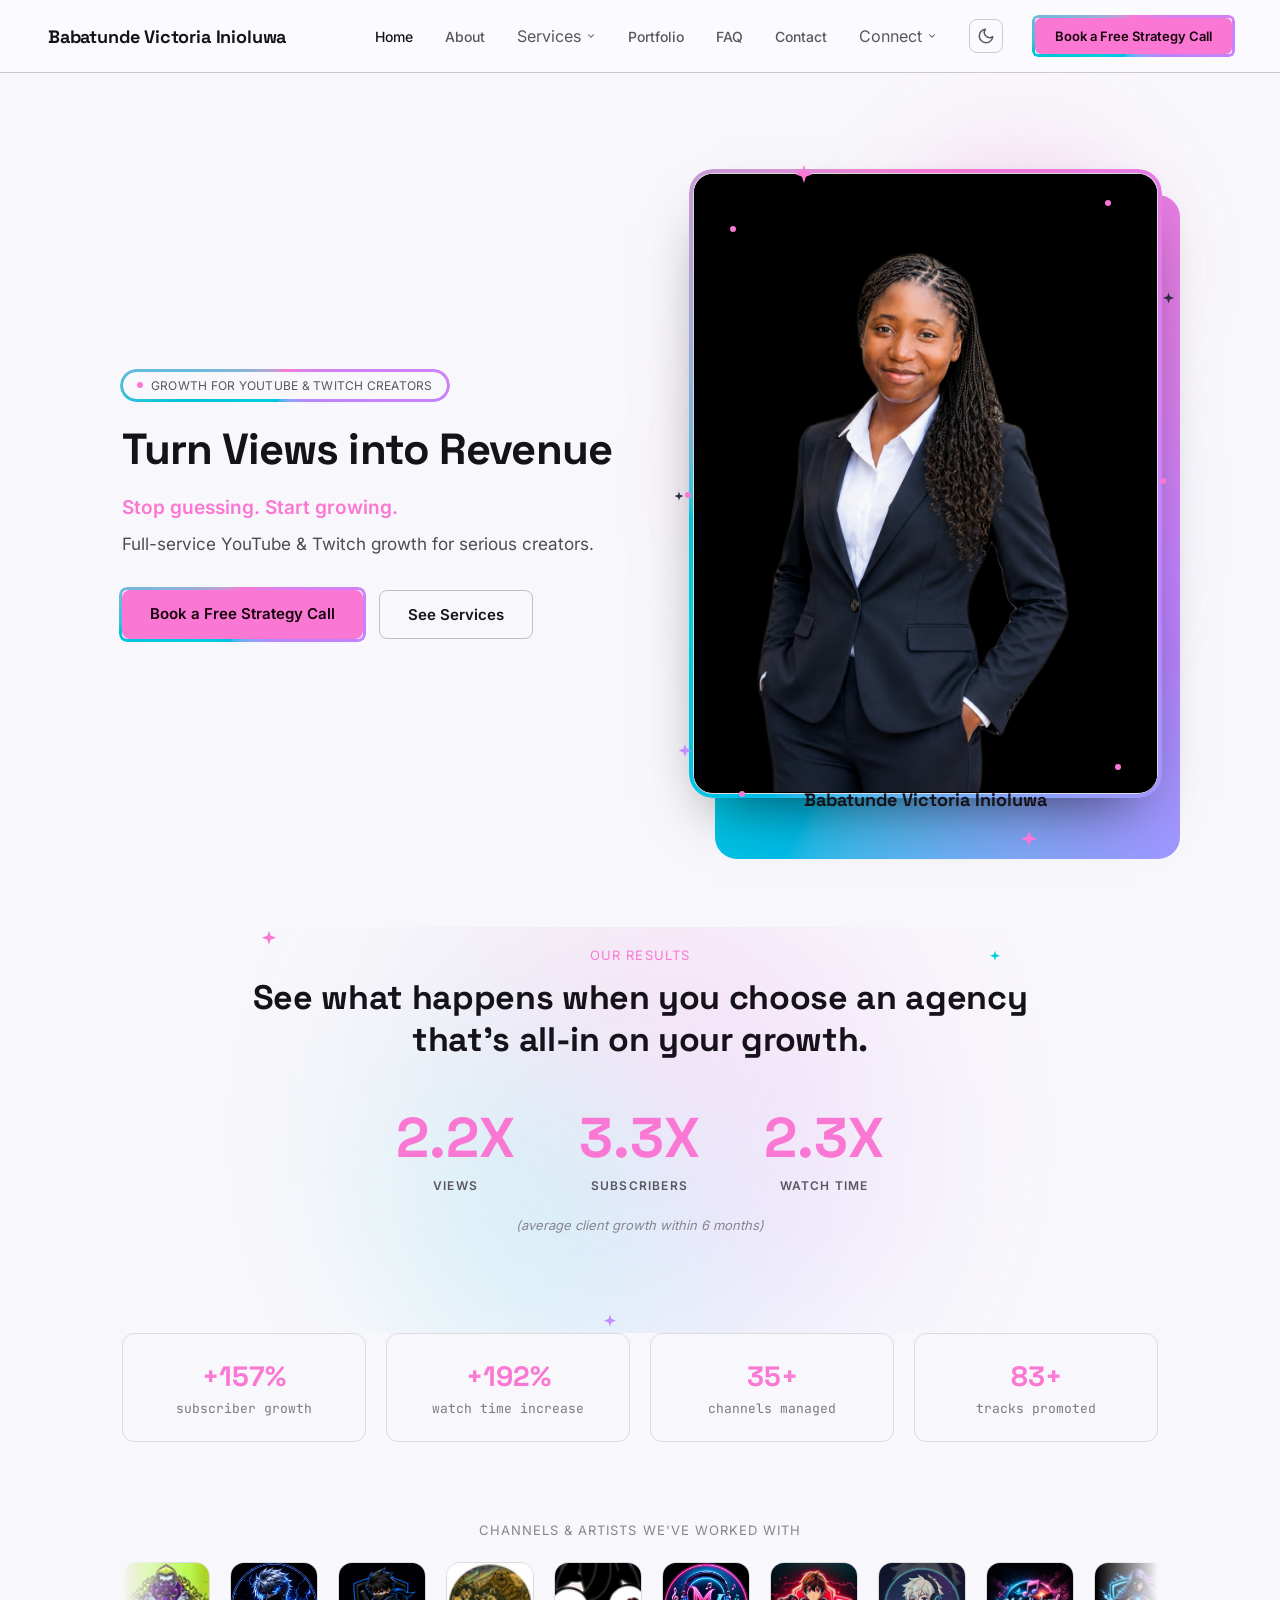
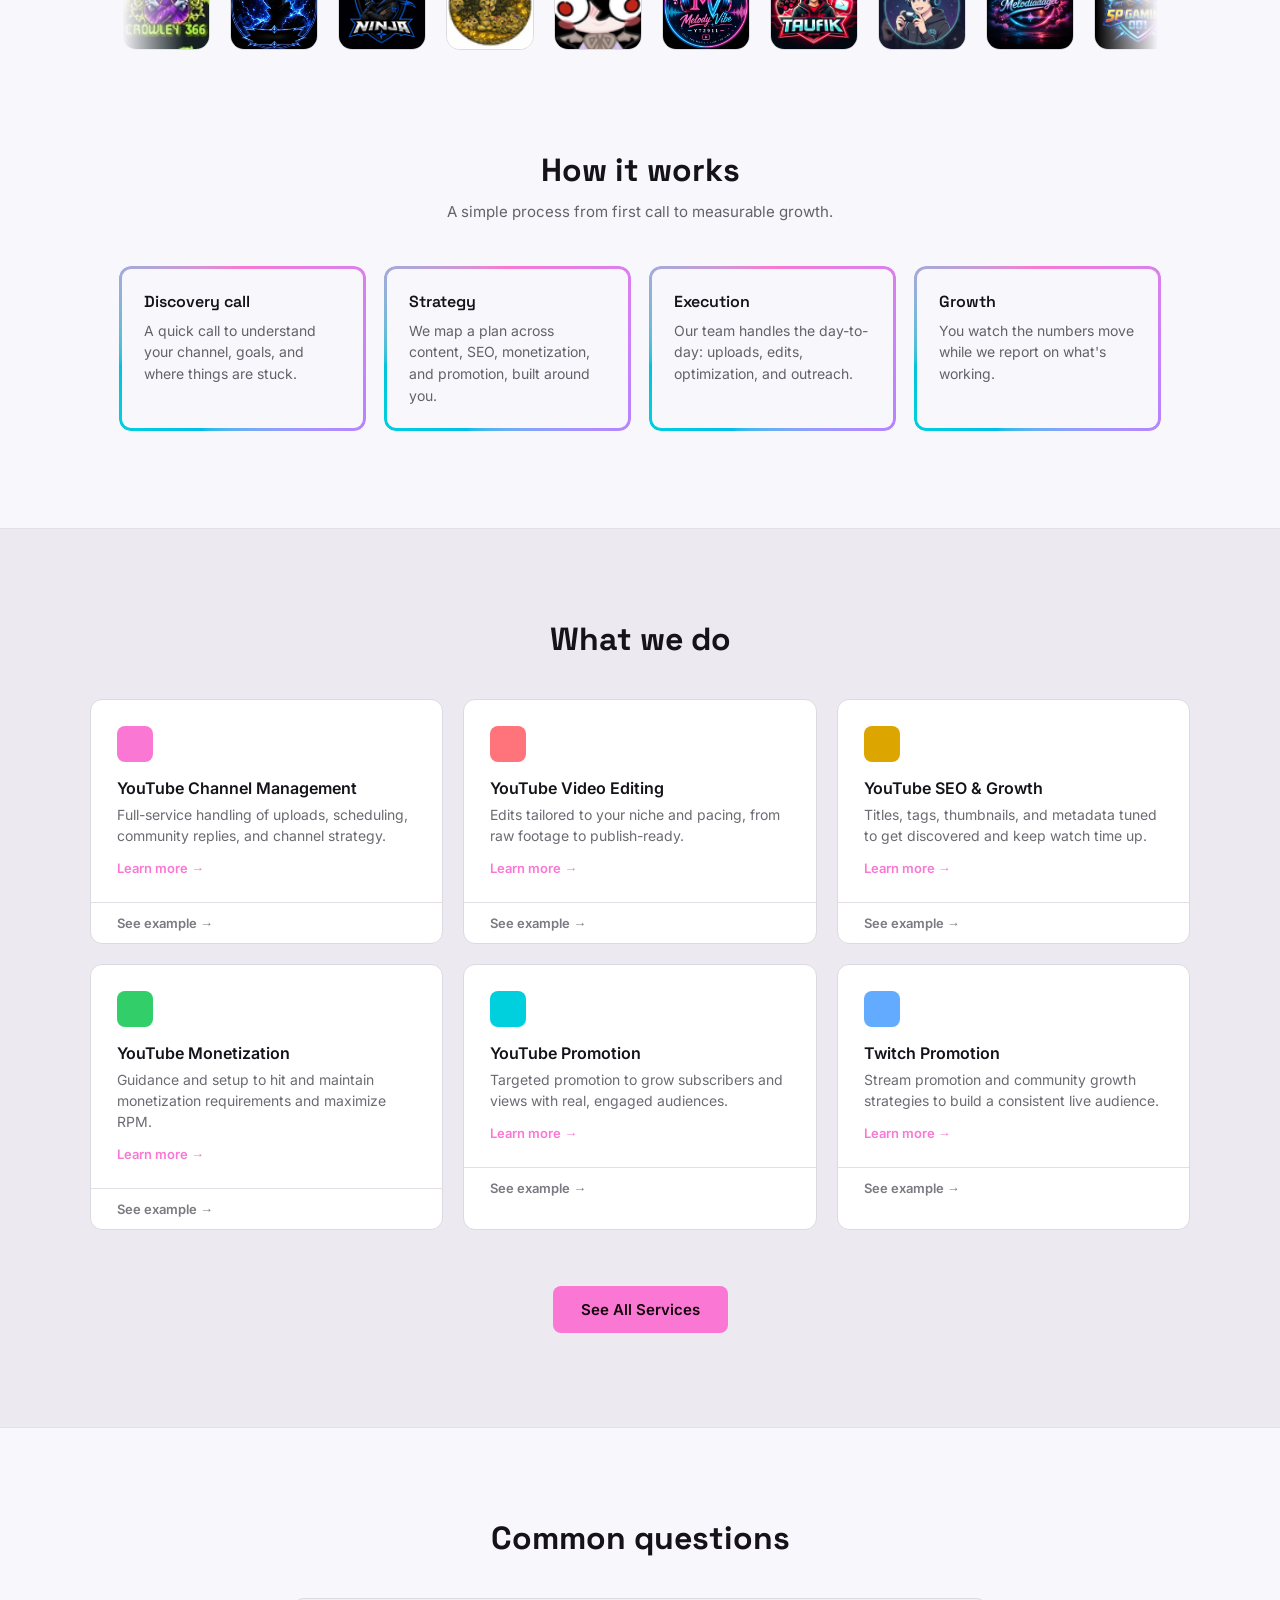
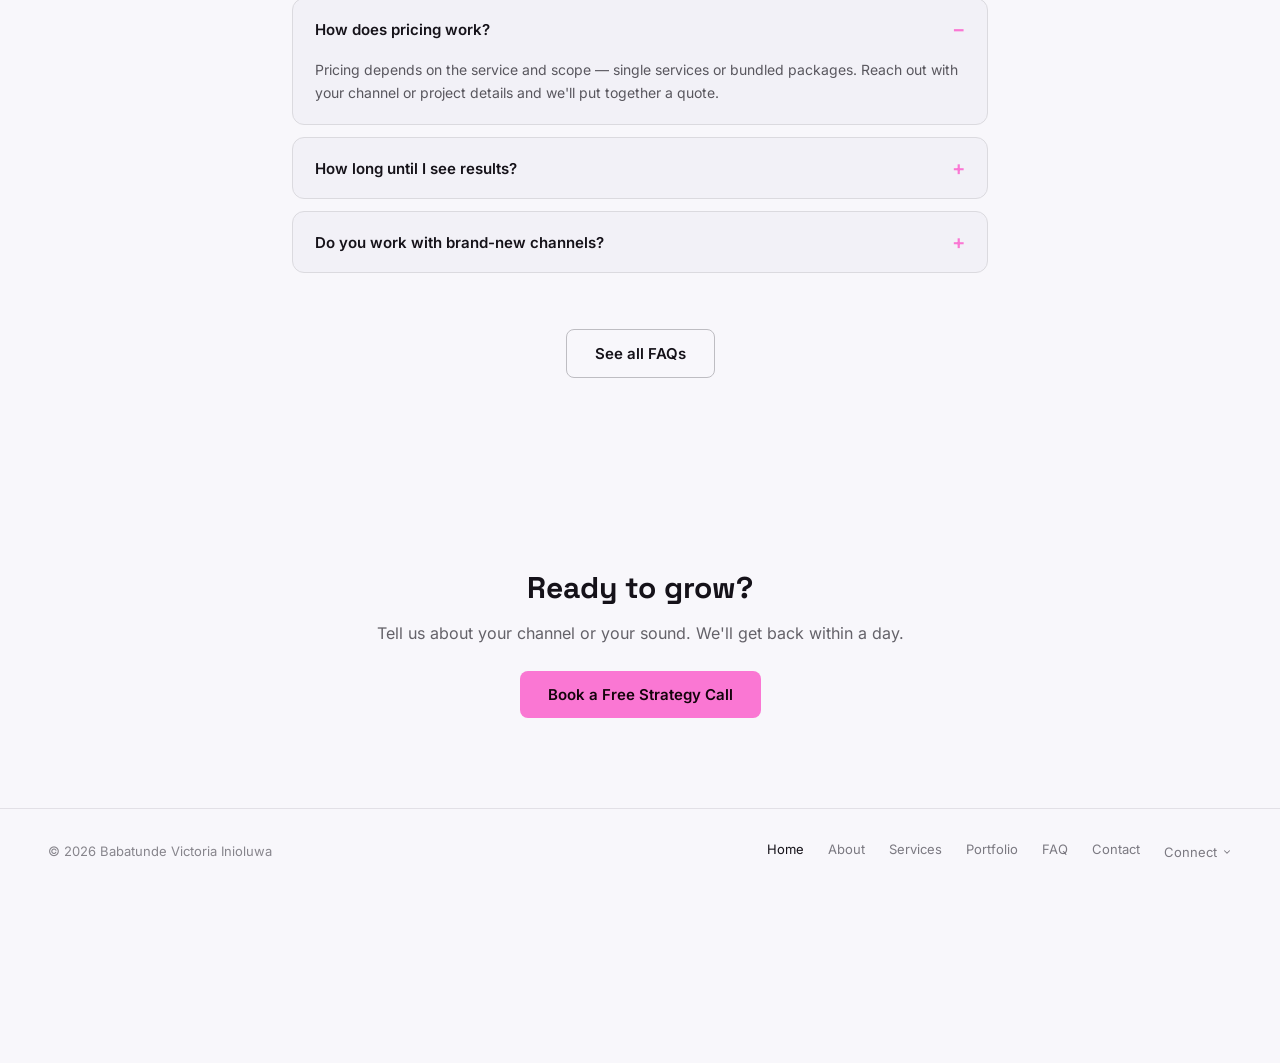
==== commit 28c371d2: "Update index.html" ====
--- a/index.html
+++ b/index.html
@@ -359,9 +359,19 @@
         <a href="mailto:babatundevictoria300@gmail.com" class="nav-dropdown-link footer-social-dropdown-link">
           <svg class="footer-social-icon" viewBox="0 0 24 24" fill="none" stroke="currentColor" stroke-width="1.8" stroke-linecap="round" stroke-linejoin="round" aria-hidden="true"><rect x="3" y="5" width="18" height="14" rx="2"/><path d="m4 7 8 6 8-6"/></svg>
           Gmail
-        </a>
-      </div>
-    </div>
+        </a><!--Start of Tawk.to Script-->
+<script type="text/javascript">
+var Tawk_API=Tawk_API||{}, Tawk_LoadStart=new Date();
+(function(){
+var s1=document.createElement("script"),s0=document.getElementsByTagName("script")[0];
+s1.async=true;
+s1.src='https://embed.tawk.to/6a815f44e687441d49b8e4a1/1k04lo9rr';
+s1.charset='UTF-8';
+s1.setAttribute('crossorigin','*');
+s0.parentNode.insertBefore(s1,s0);
+})();
+</script>
+<!--End of Tawk.to Script-->
   </nav>
 </footer>
 
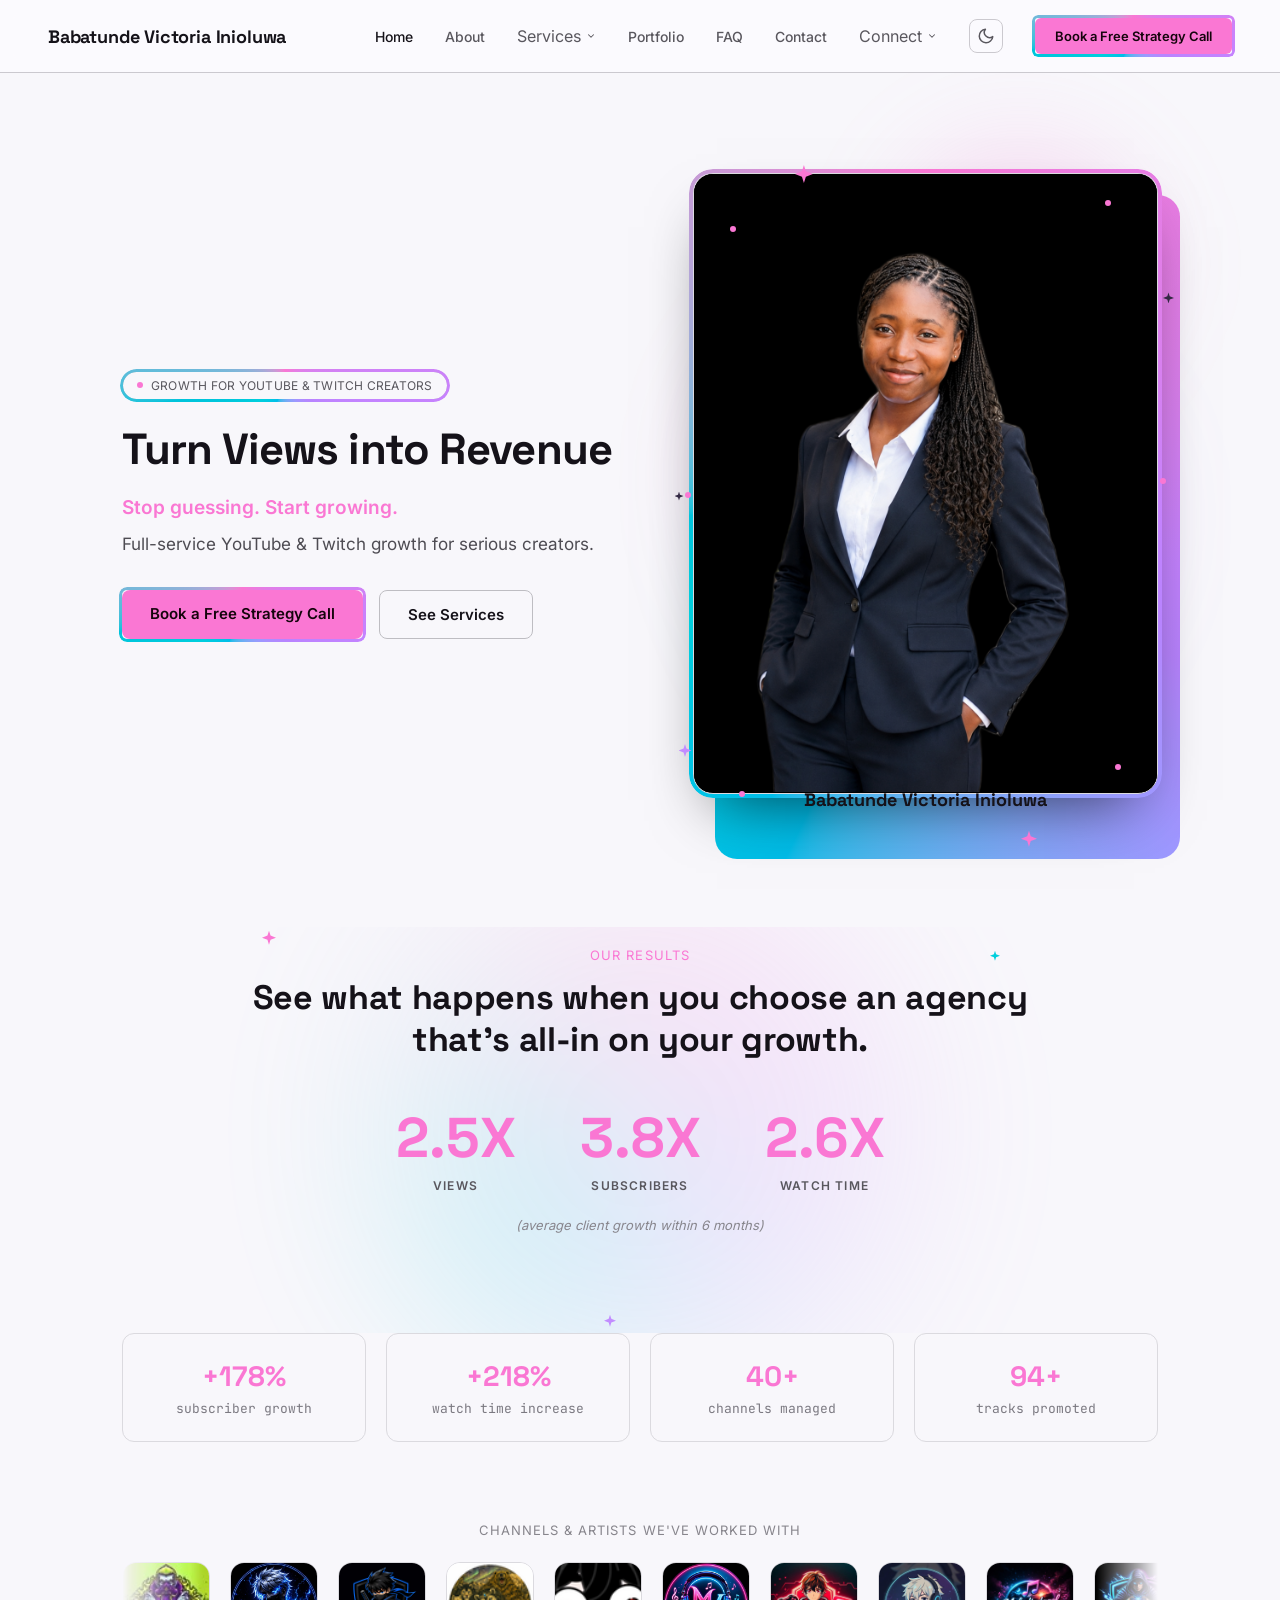
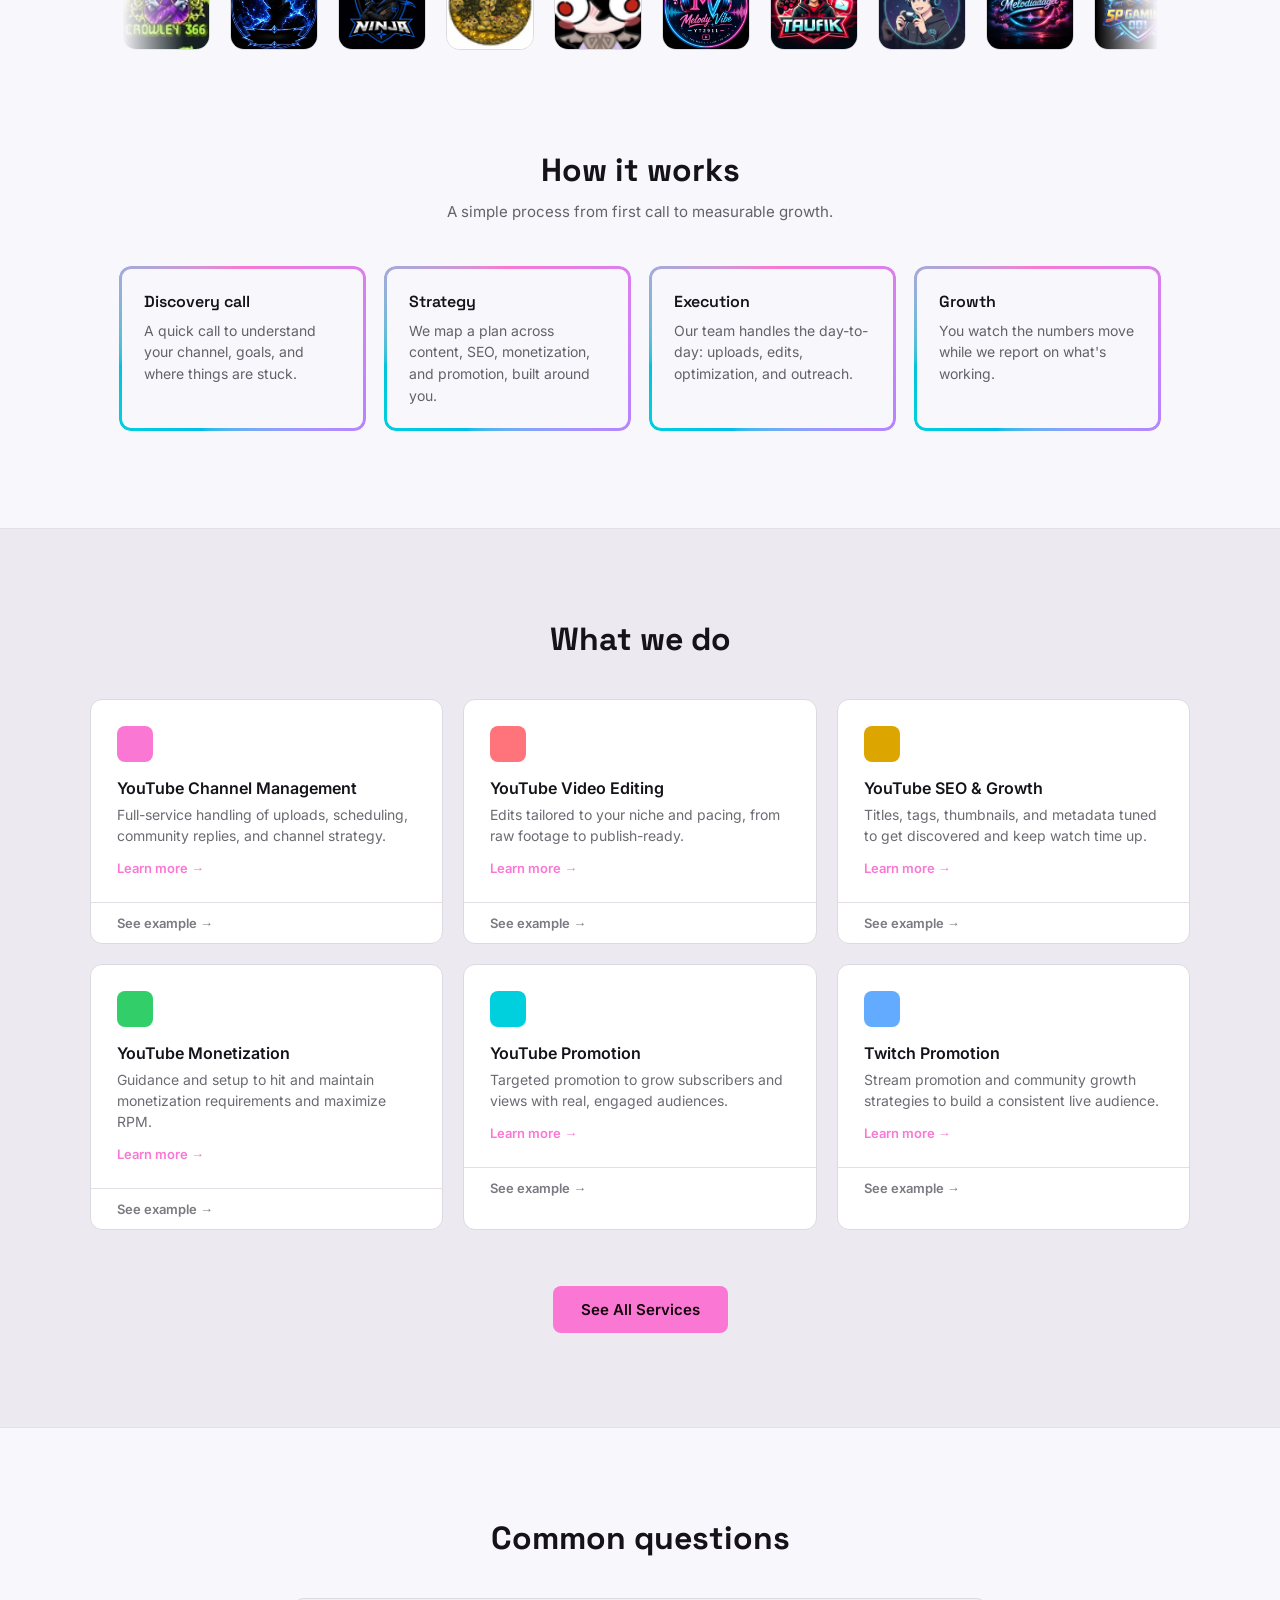
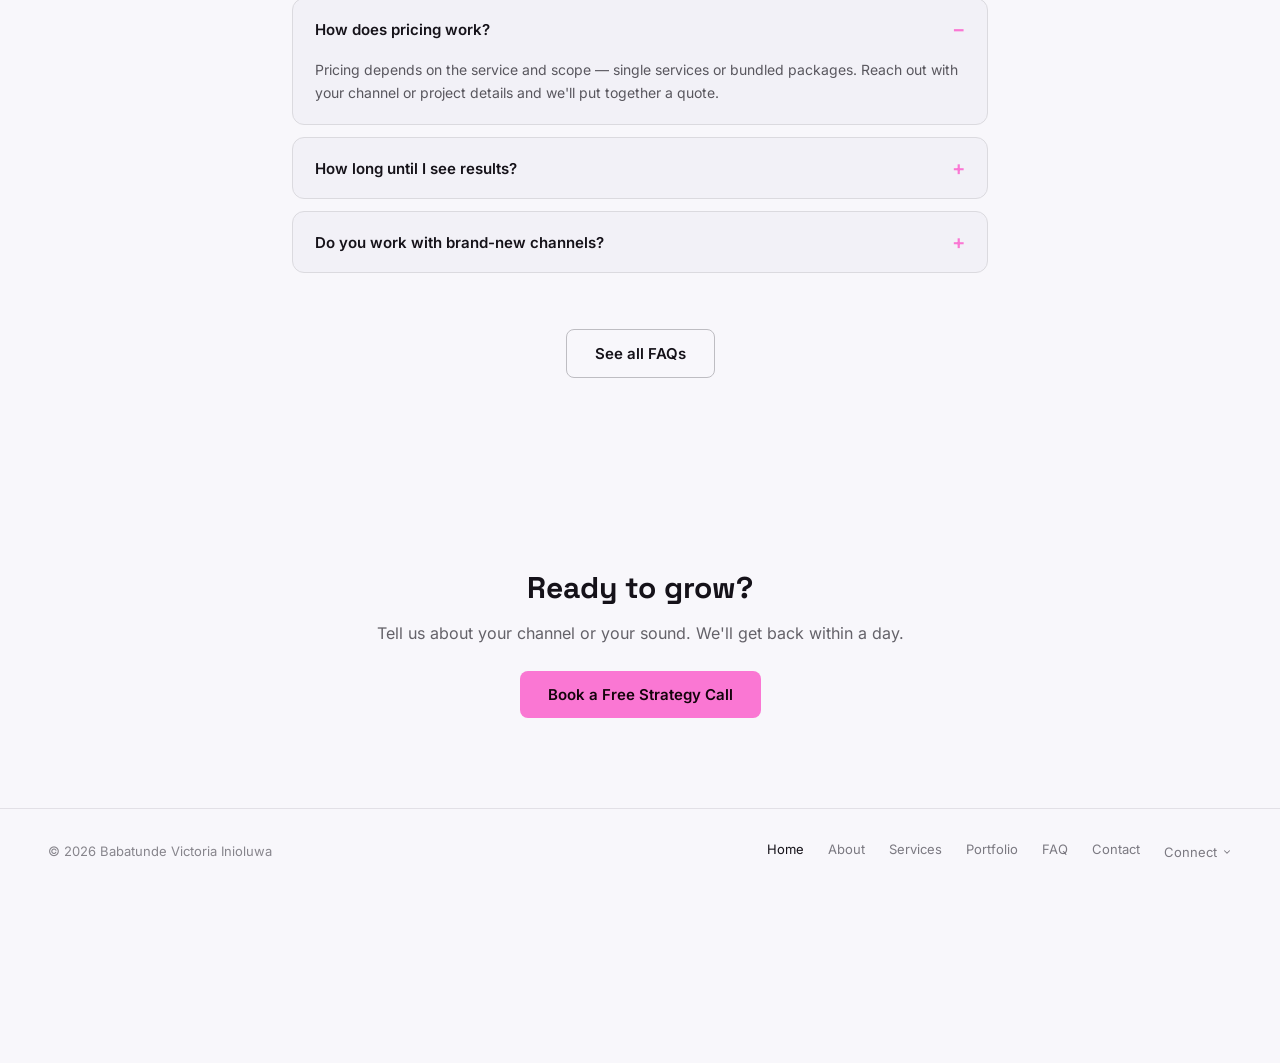
==== commit 1b86df33: "Update index.html" ====
--- a/index.html
+++ b/index.html
@@ -14,6 +14,7 @@
 })();
 </script>
 <meta name="viewport" content="width=device-width, initial-scale=1">
+<link rel="icon" href="./favicon-32.png" type="image/png">
 <title>Babatunde Victoria Inioluwa — Growth for YouTube &amp; Twitch Creators</title>
 <meta name="description" content="Channel management, video editing, SEO, monetization, and music promotion for YouTube and Twitch creators.">
 <link rel="stylesheet" href="assets/css/fonts.css">
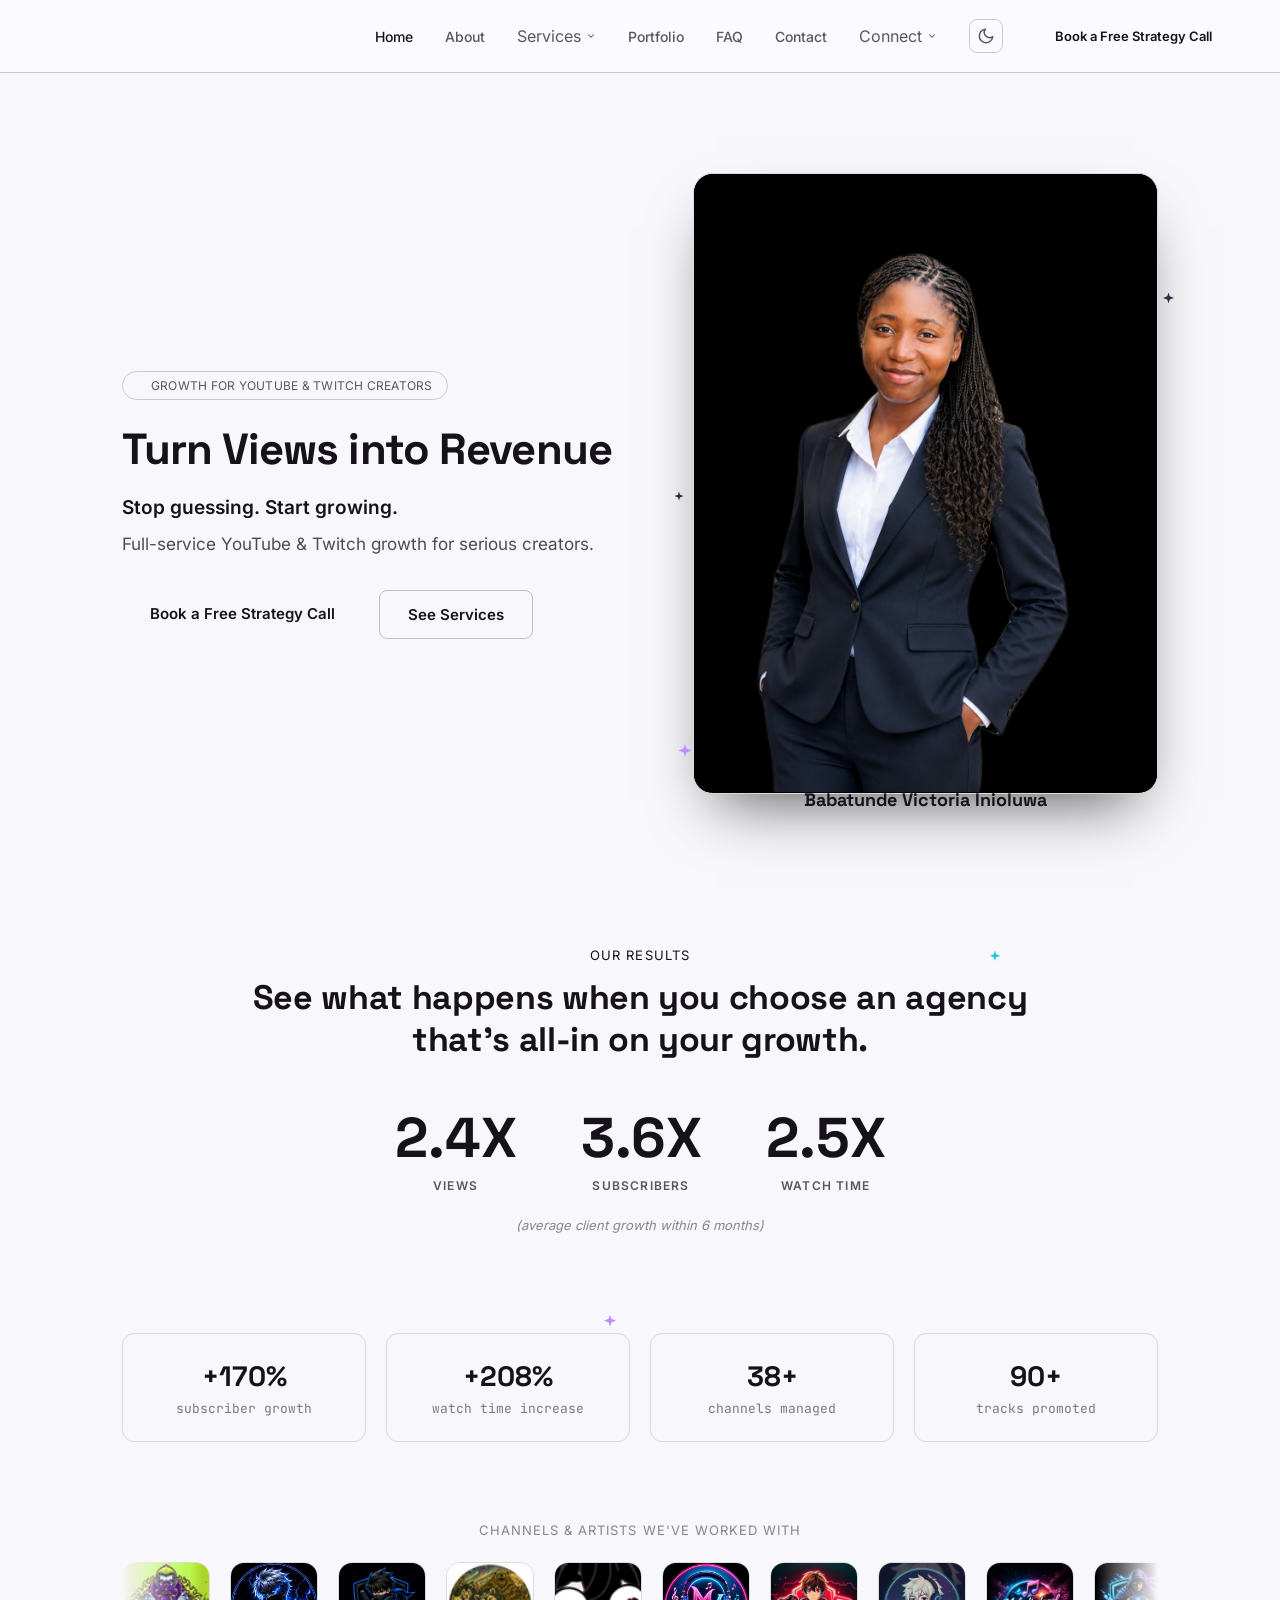
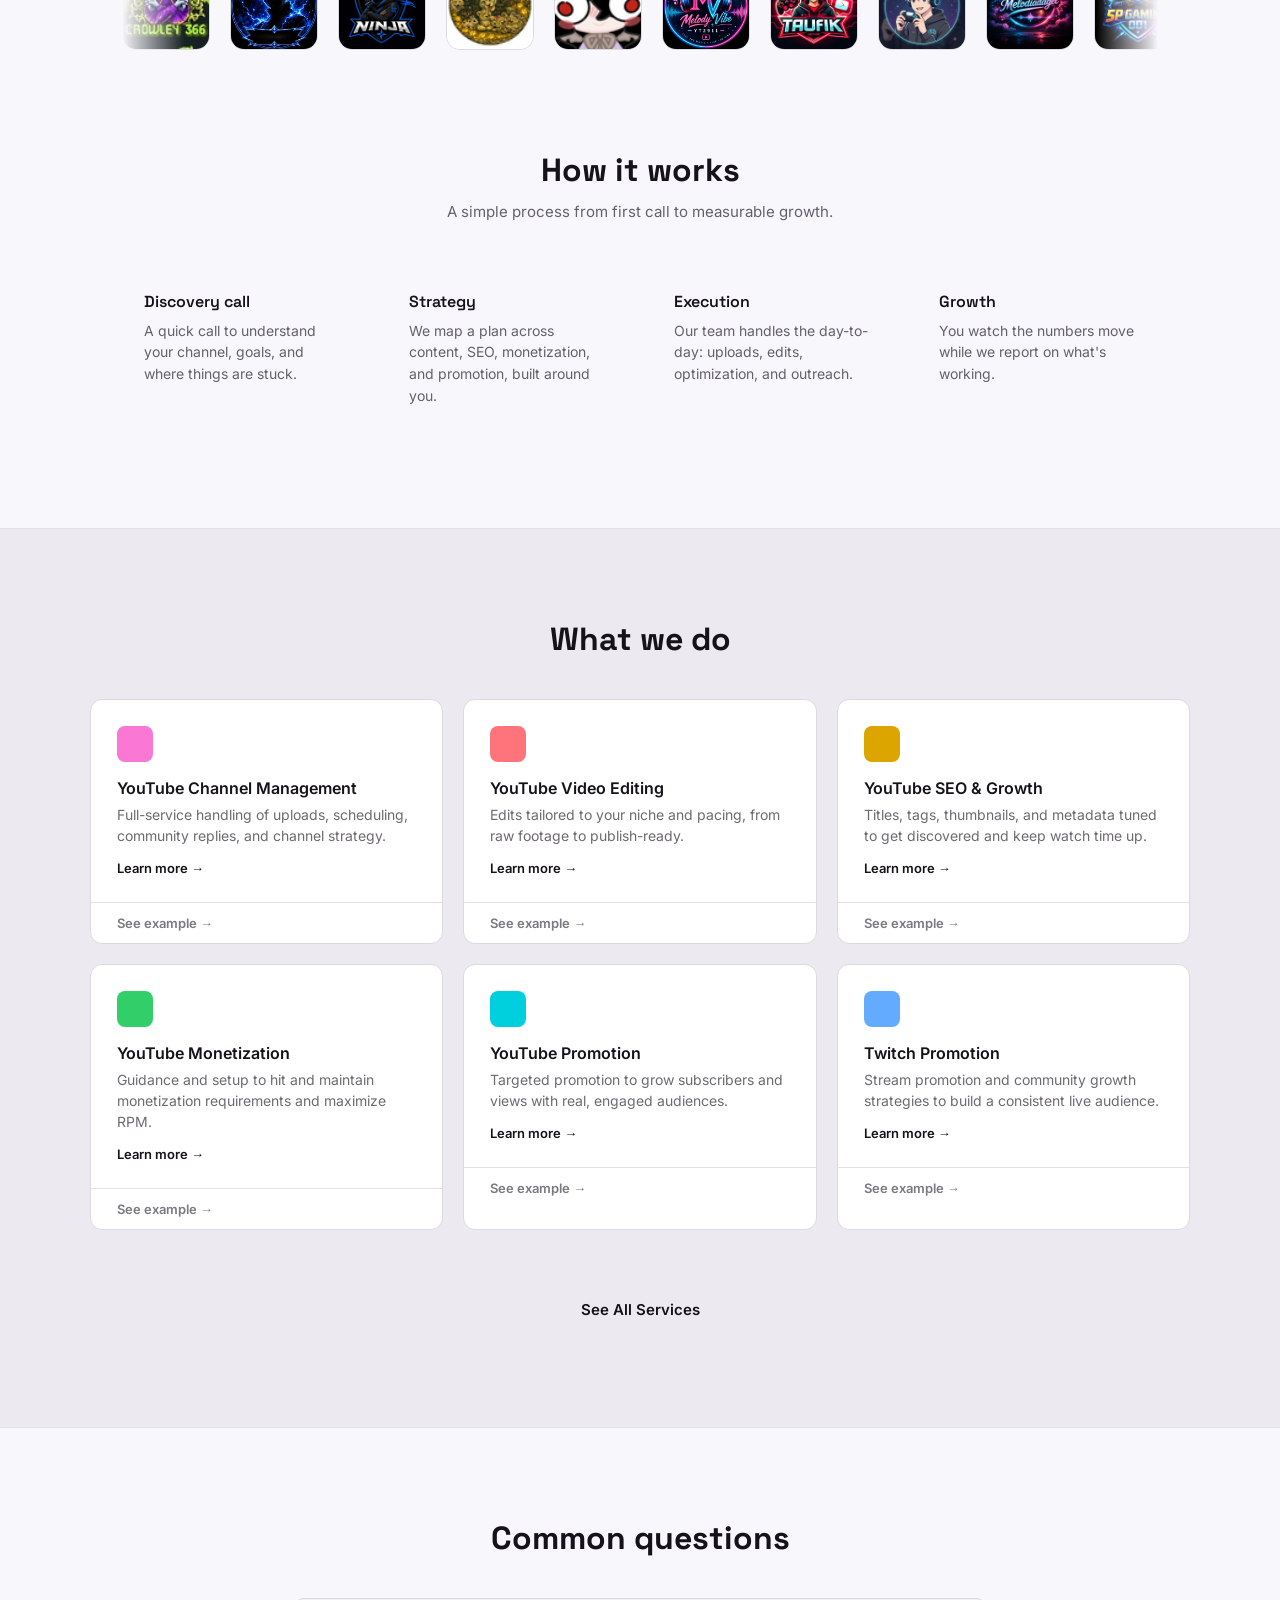
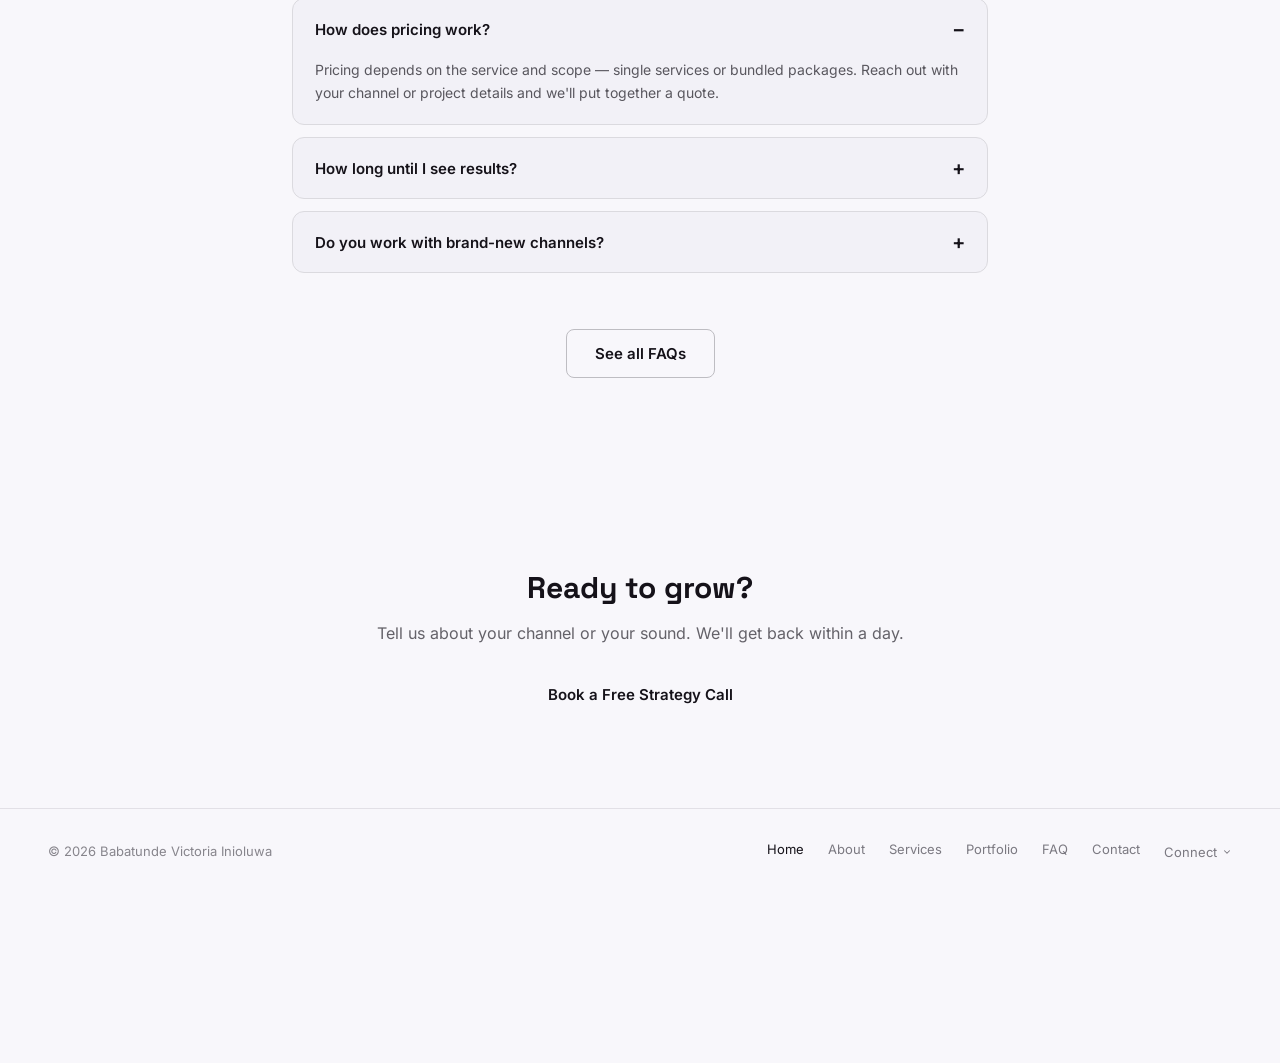
==== commit a6703e3d: "Update index.html" ====
--- a/index.html
+++ b/index.html
@@ -59,7 +59,7 @@
             <svg class="footer-social-icon" viewBox="0 0 24 24" fill="none" stroke="currentColor" stroke-width="1.8" stroke-linecap="round" stroke-linejoin="round" aria-hidden="true"><path d="M6.5 8.5v10"/><circle cx="6.5" cy="5.2" r="1.1" fill="currentColor" stroke="none"/><path d="M11 18.5v-6.2a2.3 2.3 0 0 1 4.6 0v6.2"/><path d="M11 18.5v-6.2"/></svg>
             LinkedIn
           </a>
-          <a href="https://www.fiverr.com/users/inioluwa_100" class="nav-dropdown-link footer-social-dropdown-link" target="_blank" rel="noopener noreferrer">
+          <a href=https://www.fiverr.com/inioluwa_100 class="nav-dropdown-link footer-social-dropdown-link" target="_blank" rel="noopener noreferrer">
             <svg class="footer-social-icon" viewBox="0 0 24 24" fill="none" stroke="currentColor" stroke-width="1.8" stroke-linecap="round" stroke-linejoin="round" aria-hidden="true"><rect x="4" y="9" width="16" height="11" rx="2"/><path d="M8 9V7a2 2 0 0 1 2-2h4a2 2 0 0 1 2 2v2"/></svg>
             Fiverr
           </a>
--- a/assets/css/styles.css
+++ b/assets/css/styles.css
@@ -6,7 +6,7 @@
  * --on-accent stay fixed across both themes so the brand color and its
  * text always keep the same relationship.
  */
-:root {
+: root {
   --bg: #0D0D12;
   --bg-raised: oklch(0.11 0.01 260);
   --bg-card: oklch(0.14 0.01 260);
@@ -1403,9 +1403,14 @@
   .contact-grid { grid-template-columns: 1fr; }
   .stats-grid { grid-template-columns: repeat(2, 1fr); }
   .steps-grid { grid-template-columns: 1fr; gap: 28px; }
-  .page-head { padding: 70px 24px 90px; }
-  .hero { padding: 90px 24px 70px; }
-}
+  .page-head { padding: 70px 16px 90px; }
+  .hero { padding: 90px 16px 70px; }
+  .hero-photo {
+    max-width: 280px;
+    margin: 0 auto;
+  }
+}
+
 
 @media (min-width: 761px) and (max-width: 980px) {
   .steps-grid { grid-template-columns: repeat(2, 1fr); }
